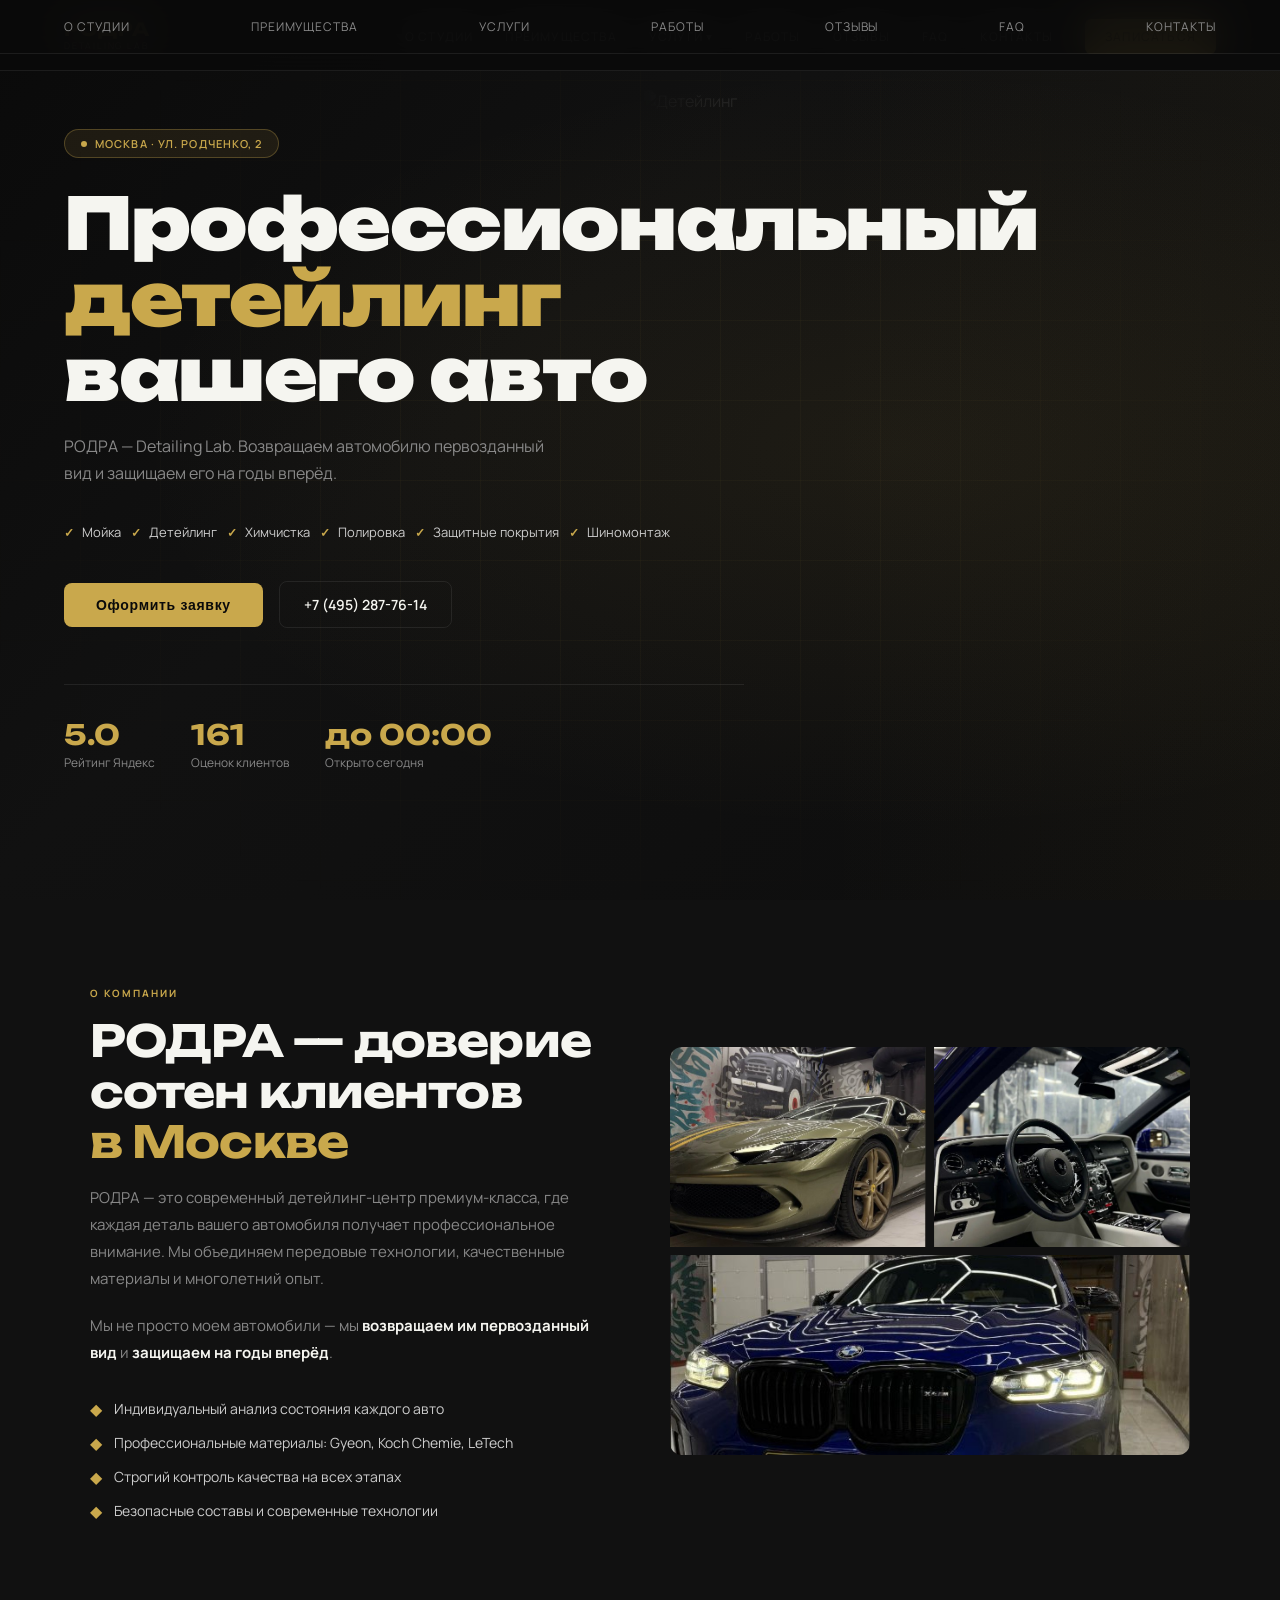
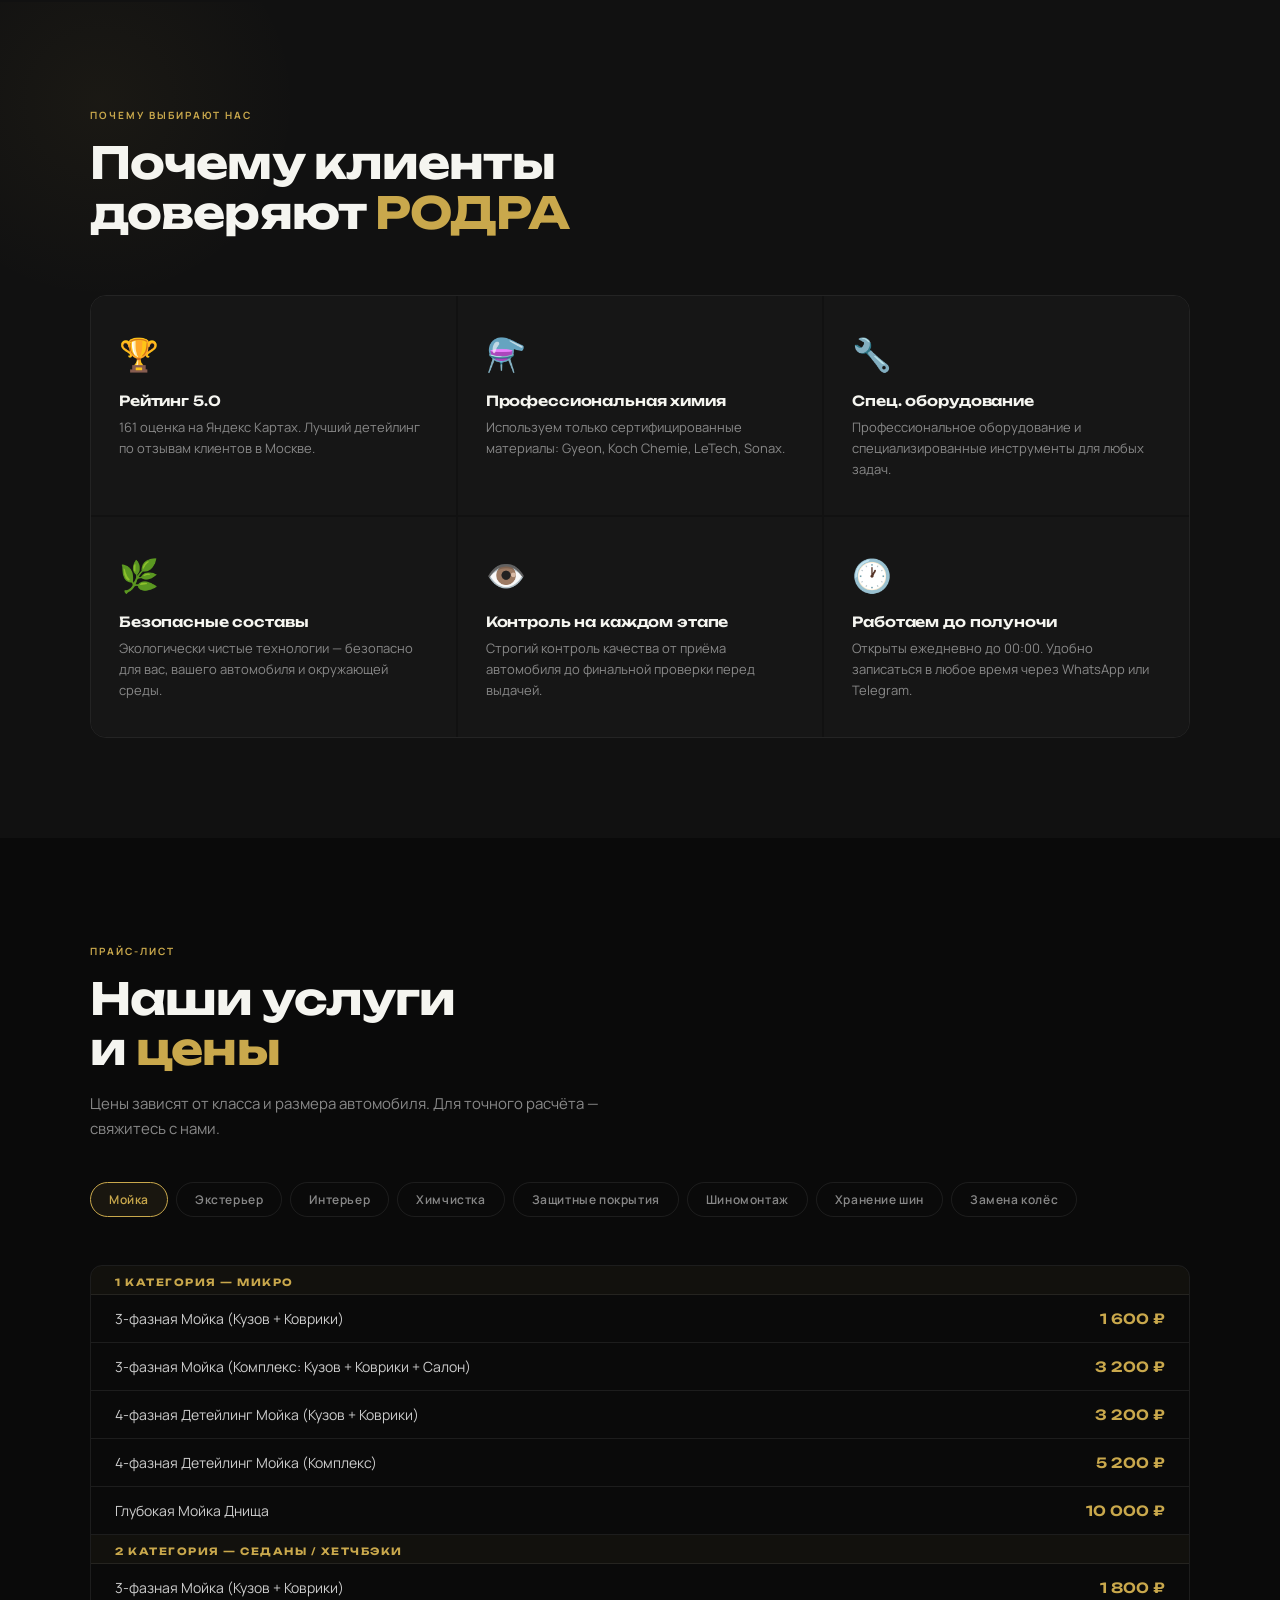
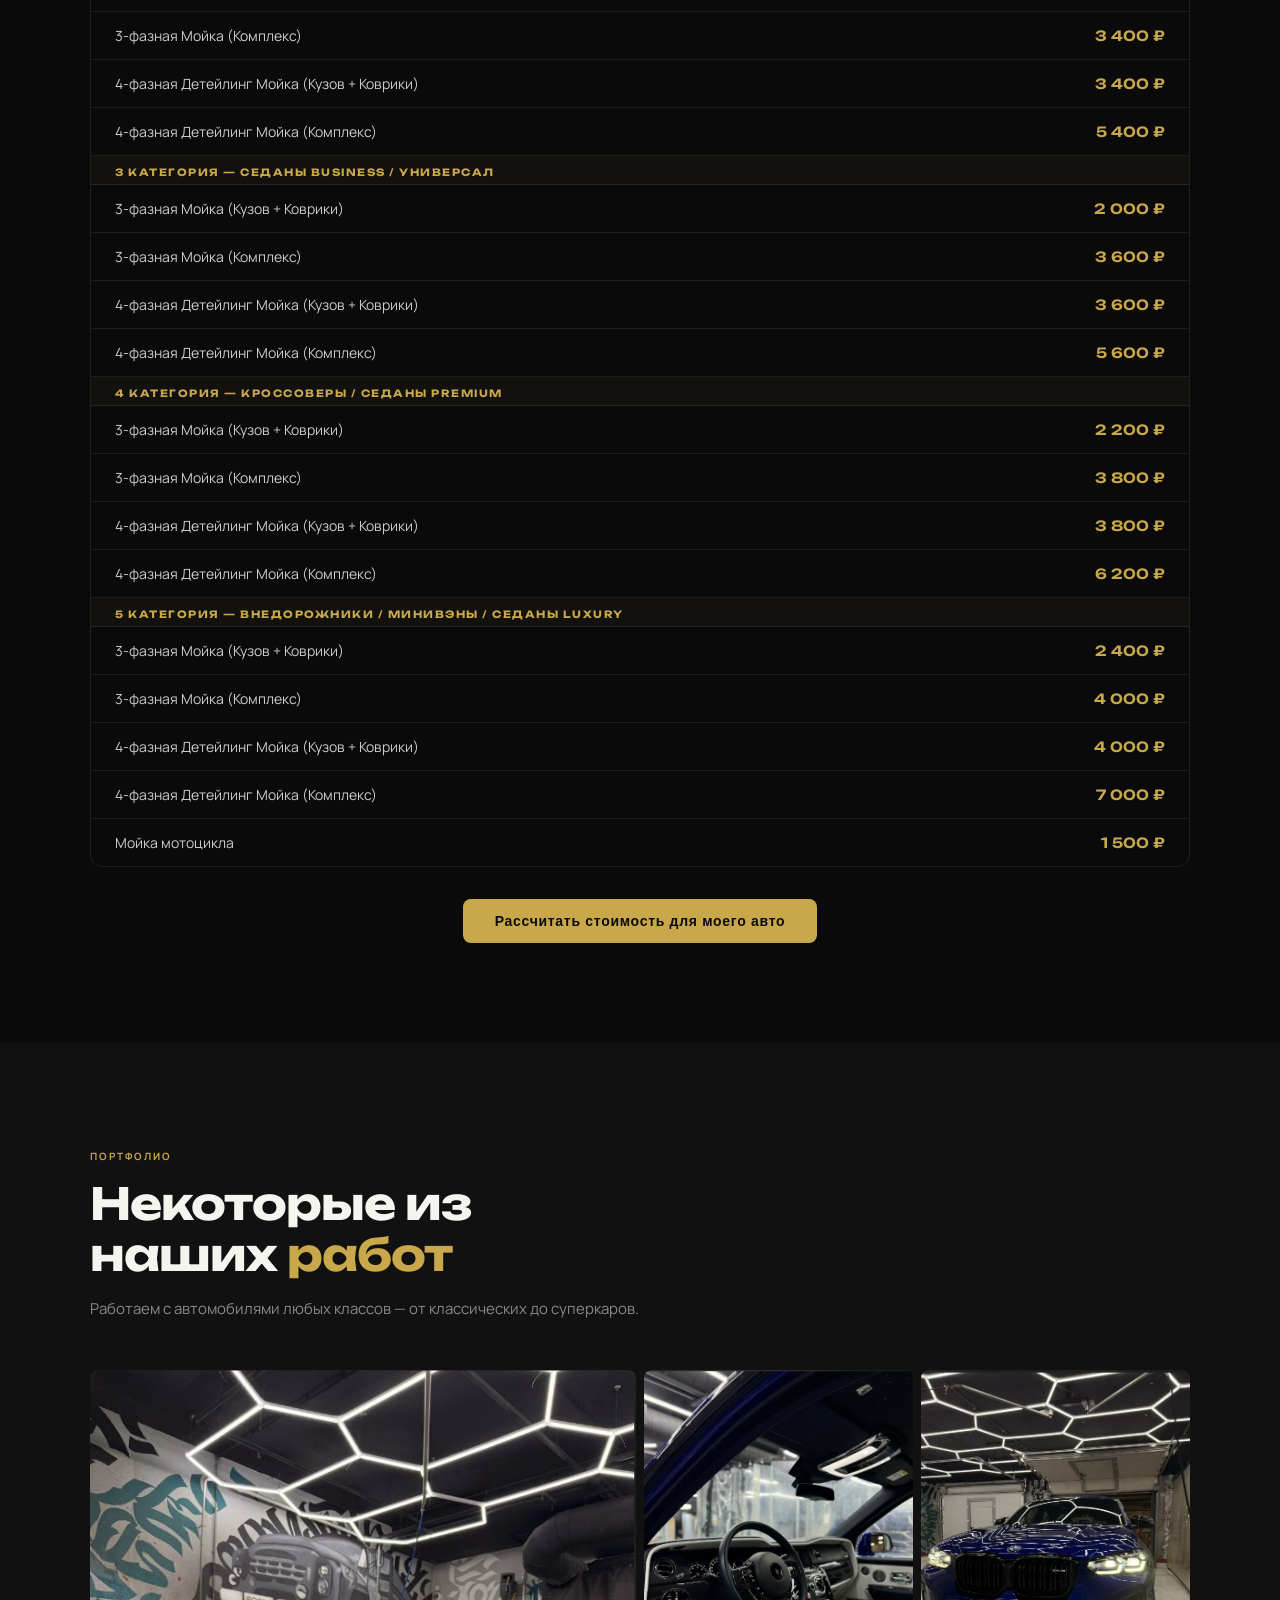
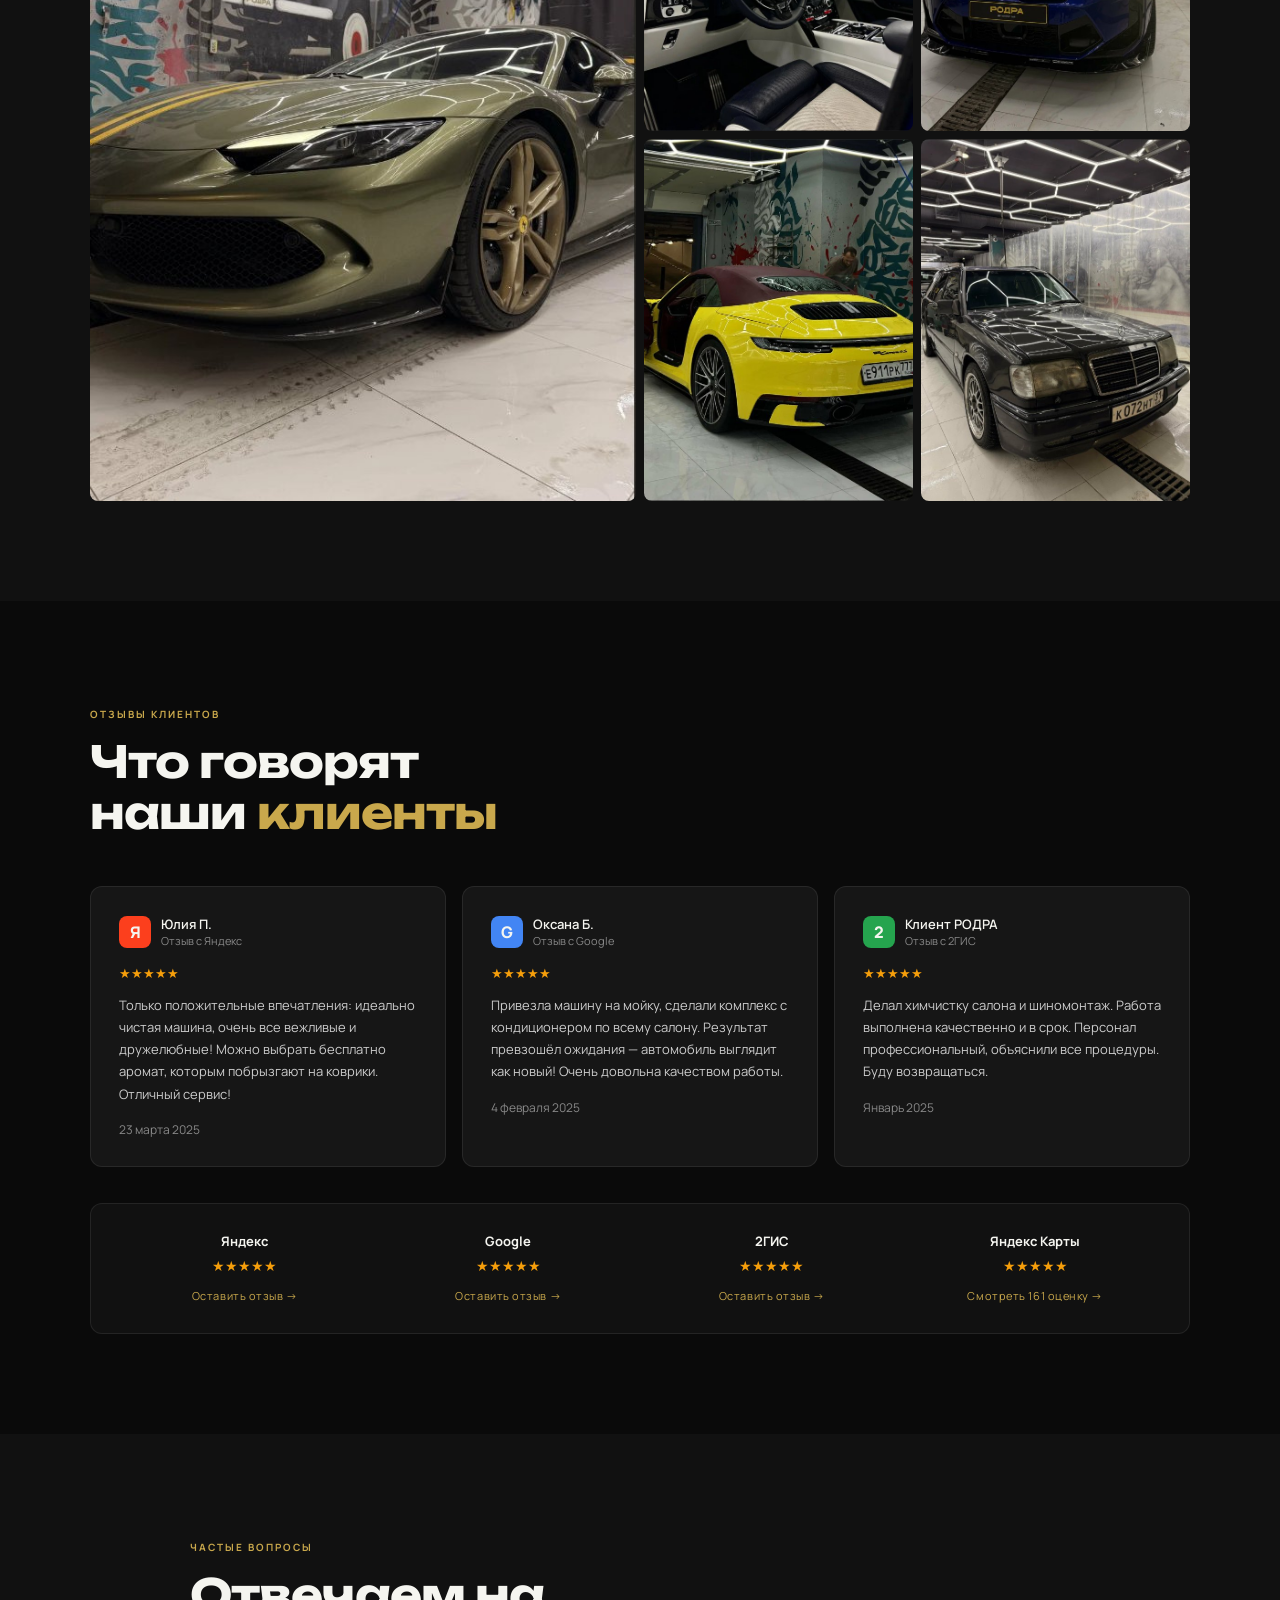
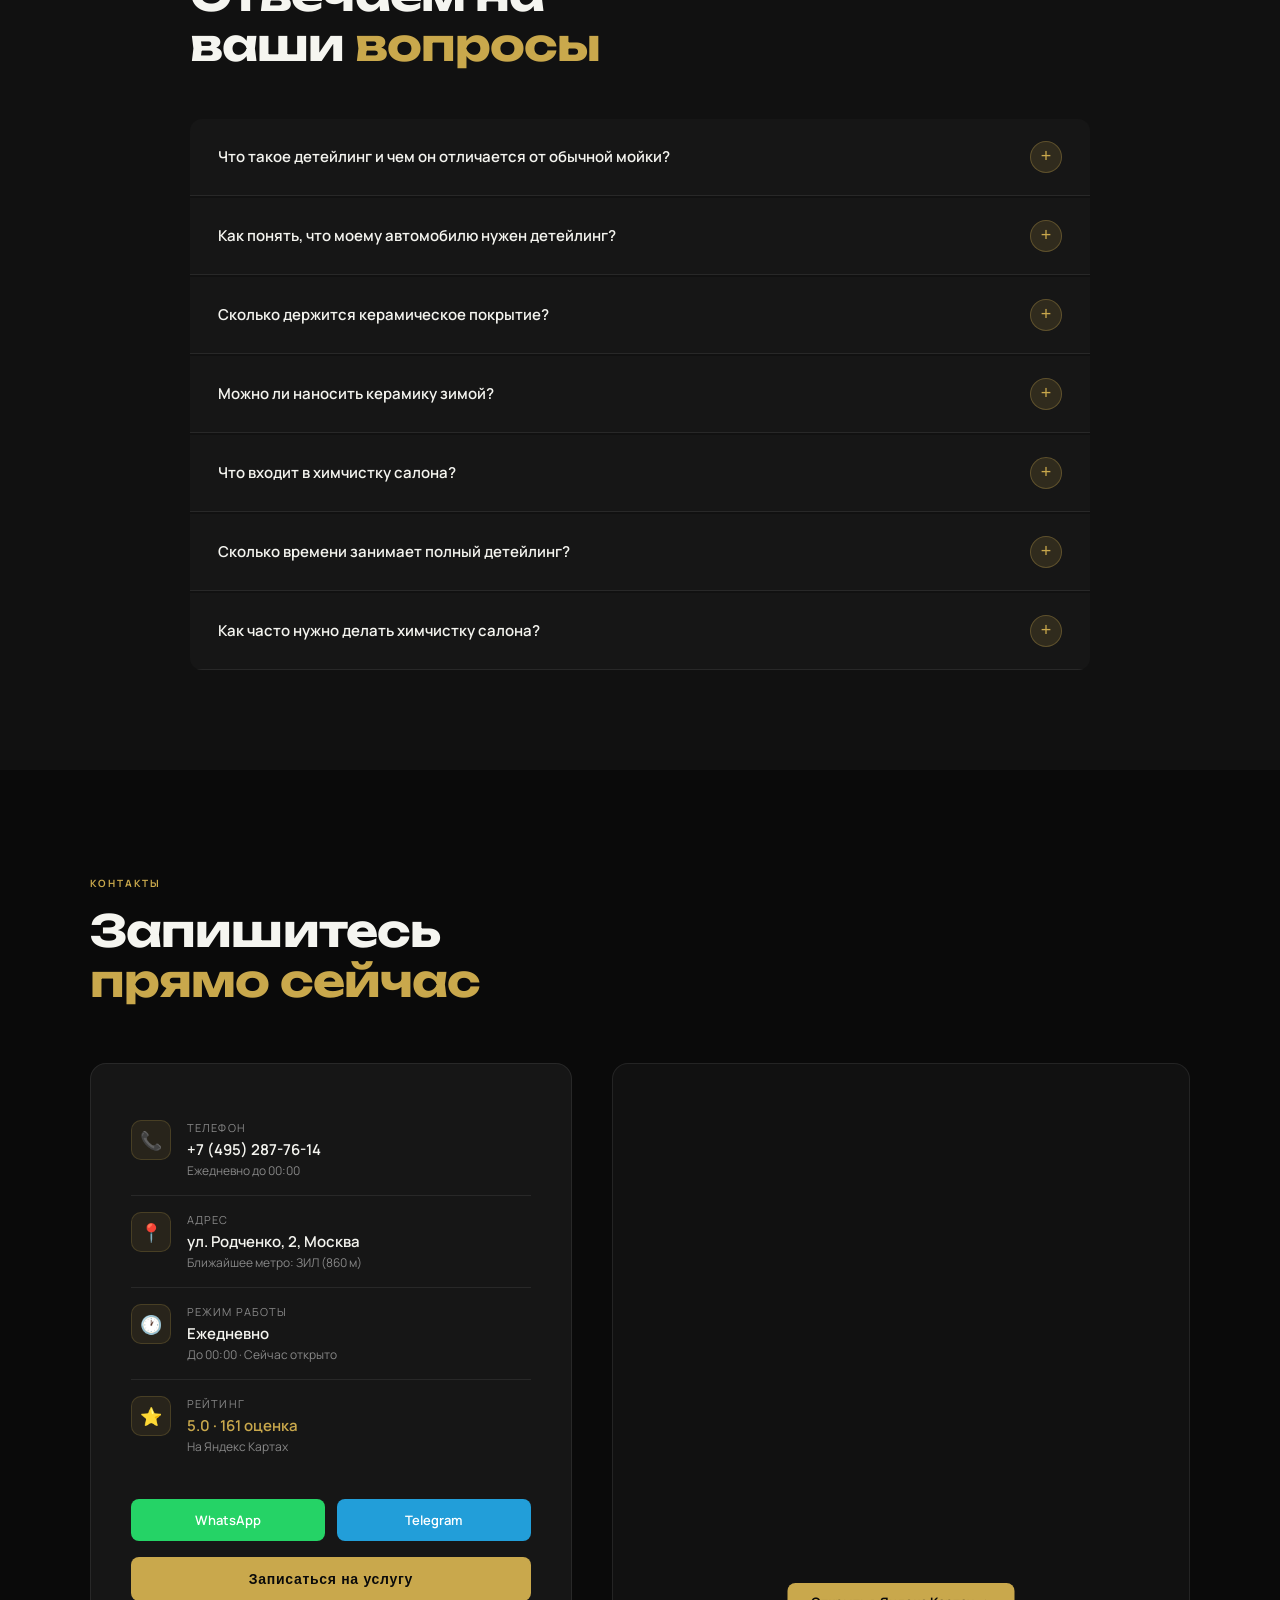
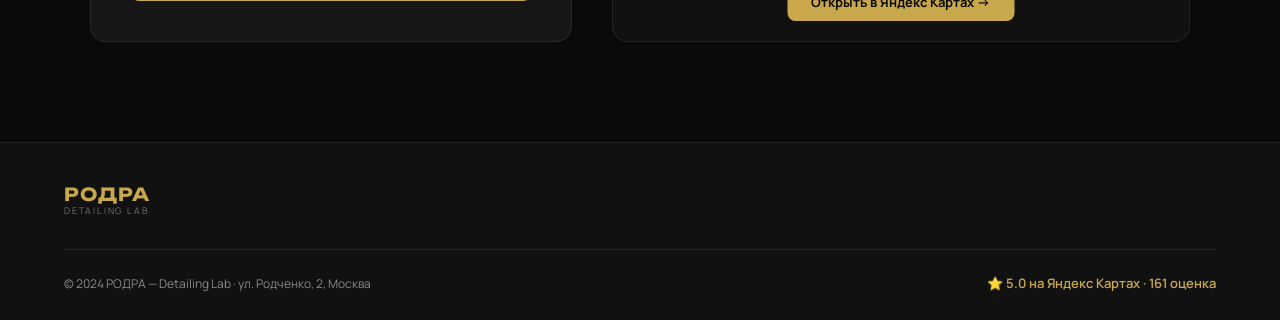
==== index.html @ 86151dac "Rename index (1).html to index.html" ====
<!DOCTYPE html>
<html lang="ru">
<head>
<meta charset="UTF-8">
<meta name="viewport" content="width=device-width, initial-scale=1.0">
<title>РОДРА — Detailing Lab</title>
<link rel="preconnect" href="https://fonts.googleapis.com">
<link href="https://fonts.googleapis.com/css2?family=Unbounded:wght@300;400;600;700;900&family=Manrope:wght@300;400;500;600&display=swap" rel="stylesheet">
<style>
:root {
  --black: #0a0a0a;
  --dark: #111111;
  --card: #161616;
  --border: rgba(255,255,255,0.08);
  --gold: #c9a84c;
  --gold-light: #e8c96a;
  --white: #f5f5f0;
  --gray: #888;
  --light-gray: #ccc;
  --accent: #c9a84c;
}

* { margin: 0; padding: 0; box-sizing: border-box; }

html { scroll-behavior: smooth; }

body {
  background: var(--black);
  color: var(--white);
  font-family: 'Manrope', sans-serif;
  overflow-x: hidden;
}

/* ── SCROLLBAR ── */
::-webkit-scrollbar { width: 4px; }
::-webkit-scrollbar-track { background: var(--black); }
::-webkit-scrollbar-thumb { background: var(--gold); border-radius: 2px; }

/* ── NAV ── */
nav {
  position: fixed;
  top: 0; left: 0; right: 0;
  z-index: 1000;
  display: flex;
  align-items: center;
  justify-content: space-between;
  padding: 18px 5%;
  background: rgba(10,10,10,0.92);
  backdrop-filter: blur(20px);
  border-bottom: 1px solid var(--border);
  transition: padding 0.3s;
}

.nav-logo {
  display: flex;
  align-items: center;
  gap: 10px;
  text-decoration: none;
}
.nav-logo-text {
  font-family: 'Unbounded', sans-serif;
  font-size: 18px;
  font-weight: 700;
  color: var(--gold);
  letter-spacing: 0.05em;
}
.nav-logo-sub {
  font-size: 9px;
  font-weight: 300;
  color: var(--gray);
  letter-spacing: 0.2em;
  text-transform: uppercase;
  display: block;
  margin-top: -2px;
}

.nav-links {
  display: flex;
  align-items: center;
  gap: 32px;
  list-style: none;
}
.nav-links a {
  color: var(--light-gray);
  text-decoration: none;
  font-size: 12px;
  font-weight: 500;
  letter-spacing: 0.1em;
  text-transform: uppercase;
  transition: color 0.2s;
  position: relative;
}
.nav-links a::after {
  content: '';
  position: absolute;
  bottom: -4px; left: 0; right: 0;
  height: 1px;
  background: var(--gold);
  transform: scaleX(0);
  transition: transform 0.3s;
}
.nav-links a:hover { color: var(--gold); }
.nav-links a:hover::after { transform: scaleX(1); }

.nav-services-item { position: relative; }
.nav-services-item:hover .services-mega { display: flex; }

.services-mega {
  display: none;
  position: absolute;
  top: calc(100% + 16px);
  left: 50%;
  transform: translateX(-50%);
  background: var(--dark);
  border: 1px solid var(--border);
  border-radius: 12px;
  padding: 20px;
  min-width: 520px;
  gap: 20px;
  z-index: 100;
  box-shadow: 0 20px 60px rgba(0,0,0,0.8);
}
.services-mega-col { flex: 1; }
.services-mega-col h4 {
  font-size: 10px;
  text-transform: uppercase;
  letter-spacing: 0.15em;
  color: var(--gold);
  margin-bottom: 12px;
  font-family: 'Unbounded', sans-serif;
}
.services-mega-col a {
  display: block;
  font-size: 12px;
  color: var(--light-gray);
  text-decoration: none;
  padding: 5px 0;
  letter-spacing: 0;
  text-transform: none;
  transition: color 0.2s, padding-left 0.2s;
}
.services-mega-col a::after { display: none; }
.services-mega-col a:hover { color: var(--gold); padding-left: 6px; }

.nav-cta {
  background: var(--gold);
  color: var(--black) !important;
  padding: 9px 20px;
  border-radius: 6px;
  font-weight: 700;
  letter-spacing: 0.05em;
  transition: background 0.2s !important;
}
.nav-cta::after { display: none !important; }
.nav-cta:hover { background: var(--gold-light) !important; color: var(--black) !important; }

.burger {
  display: none;
  flex-direction: column;
  gap: 5px;
  cursor: pointer;
  padding: 4px;
}
.burger span {
  display: block;
  width: 24px; height: 2px;
  background: var(--white);
  border-radius: 2px;
  transition: all 0.3s;
}

/* ── MOBILE MENU ── */
.mobile-menu {
  display: none;
  position: fixed;
  top: 0; left: 0; right: 0; bottom: 0;
  background: var(--black);
  z-index: 999;
  flex-direction: column;
  padding: 100px 5% 40px;
  overflow-y: auto;
}
.mobile-menu.open { display: flex; }
.mobile-menu a {
  color: var(--white);
  text-decoration: none;
  font-family: 'Unbounded', sans-serif;
  font-size: 20px;
  font-weight: 600;
  padding: 16px 0;
  border-bottom: 1px solid var(--border);
  transition: color 0.2s;
}
.mobile-menu a:hover { color: var(--gold); }
.mobile-menu-cta {
  margin-top: 32px;
  background: var(--gold);
  color: var(--black) !important;
  text-align: center;
  padding: 16px !important;
  border-radius: 8px;
  border: none !important;
  font-size: 16px !important;
}
.mobile-menu-close {
  position: absolute;
  top: 24px; right: 5%;
  background: none;
  border: none;
  color: var(--white);
  font-size: 28px;
  cursor: pointer;
}

/* ── HERO ── */
.hero {
  min-height: 100vh;
  display: flex;
  align-items: center;
  position: relative;
  overflow: hidden;
  padding: 0 5%;
}

.hero-bg {
  position: absolute;
  inset: 0;
  background: linear-gradient(135deg, #0a0a0a 0%, #111 40%, #0d0d0d 100%);
}
.hero-bg::before {
  content: '';
  position: absolute;
  inset: 0;
  background: radial-gradient(ellipse at 70% 50%, rgba(201,168,76,0.08) 0%, transparent 60%);
}
.hero-bg::after {
  content: '';
  position: absolute;
  top: 0; right: 0;
  width: 60%;
  height: 100%;
  background: linear-gradient(to left, rgba(201,168,76,0.04) 0%, transparent 60%);
}

.hero-grid-lines {
  position: absolute;
  inset: 0;
  background-image:
    linear-gradient(rgba(201,168,76,0.04) 1px, transparent 1px),
    linear-gradient(90deg, rgba(201,168,76,0.04) 1px, transparent 1px);
  background-size: 80px 80px;
  mask-image: radial-gradient(ellipse at center, black 30%, transparent 80%);
}

.hero-content {
  position: relative;
  z-index: 2;
  max-width: 680px;
  animation: fadeUp 0.9s ease both;
}

.hero-badge {
  display: inline-flex;
  align-items: center;
  gap: 8px;
  background: rgba(201,168,76,0.1);
  border: 1px solid rgba(201,168,76,0.3);
  border-radius: 100px;
  padding: 6px 16px;
  margin-bottom: 28px;
}
.hero-badge-dot {
  width: 6px; height: 6px;
  border-radius: 50%;
  background: var(--gold);
  animation: pulse 2s infinite;
}
.hero-badge span {
  font-size: 11px;
  letter-spacing: 0.1em;
  text-transform: uppercase;
  color: var(--gold);
  font-weight: 600;
}

.hero-title {
  font-family: 'Unbounded', sans-serif;
  font-size: clamp(36px, 6vw, 72px);
  font-weight: 900;
  line-height: 1.05;
  margin-bottom: 20px;
  letter-spacing: -0.02em;
}
.hero-title .line2 { color: var(--gold); }

.hero-desc {
  font-size: 16px;
  line-height: 1.7;
  color: var(--gray);
  margin-bottom: 36px;
  max-width: 500px;
}

.hero-checks {
  display: flex;
  flex-wrap: wrap;
  gap: 10px;
  margin-bottom: 40px;
}
.hero-check {
  display: flex;
  align-items: center;
  gap: 8px;
  font-size: 13px;
  color: var(--light-gray);
}
.hero-check::before {
  content: '✓';
  color: var(--gold);
  font-weight: 700;
  font-size: 12px;
}

.hero-actions {
  display: flex;
  align-items: center;
  gap: 16px;
  flex-wrap: wrap;
}

.btn-primary {
  display: inline-flex;
  align-items: center;
  gap: 8px;
  background: var(--gold);
  color: var(--black);
  padding: 14px 32px;
  border-radius: 8px;
  font-weight: 700;
  font-size: 14px;
  text-decoration: none;
  letter-spacing: 0.05em;
  transition: all 0.2s;
  cursor: pointer;
  border: none;
}
.btn-primary:hover { background: var(--gold-light); transform: translateY(-2px); box-shadow: 0 8px 24px rgba(201,168,76,0.3); }

.btn-secondary {
  display: inline-flex;
  align-items: center;
  gap: 8px;
  background: transparent;
  color: var(--white);
  padding: 13px 24px;
  border-radius: 8px;
  font-weight: 600;
  font-size: 14px;
  text-decoration: none;
  border: 1px solid var(--border);
  transition: all 0.2s;
}
.btn-secondary:hover { border-color: var(--gold); color: var(--gold); }

.hero-stats {
  display: flex;
  gap: 36px;
  margin-top: 56px;
  padding-top: 32px;
  border-top: 1px solid var(--border);
}
.hero-stat-num {
  font-family: 'Unbounded', sans-serif;
  font-size: 28px;
  font-weight: 700;
  color: var(--gold);
}
.hero-stat-label {
  font-size: 12px;
  color: var(--gray);
  margin-top: 2px;
}

.hero-image {
  position: absolute;
  right: 0;
  top: 50%;
  transform: translateY(-50%);
  width: 50%;
  height: 80%;
  object-fit: cover;
  object-position: center;
  mask-image: linear-gradient(to left, rgba(0,0,0,0.8) 0%, rgba(0,0,0,0.4) 60%, transparent 100%);
  opacity: 0.6;
  animation: fadeIn 1.2s ease both 0.3s;
}

/* ── SECTION COMMON ── */
section { padding: 100px 5%; }

.section-label {
  display: inline-block;
  font-size: 10px;
  font-weight: 700;
  letter-spacing: 0.2em;
  text-transform: uppercase;
  color: var(--gold);
  margin-bottom: 16px;
}
.section-title {
  font-family: 'Unbounded', sans-serif;
  font-size: clamp(26px, 4vw, 44px);
  font-weight: 700;
  line-height: 1.15;
  margin-bottom: 16px;
  letter-spacing: -0.02em;
}
.section-desc {
  font-size: 15px;
  color: var(--gray);
  line-height: 1.7;
  max-width: 560px;
}

/* ── WHY US ── */
.why {
  background: var(--dark);
  position: relative;
  overflow: hidden;
}
.why::before {
  content: '';
  position: absolute;
  top: -100px; left: -100px;
  width: 400px; height: 400px;
  border-radius: 50%;
  background: radial-gradient(circle, rgba(201,168,76,0.05) 0%, transparent 70%);
}

.why-grid {
  display: grid;
  grid-template-columns: repeat(3, 1fr);
  gap: 2px;
  margin-top: 56px;
  border: 1px solid var(--border);
  border-radius: 16px;
  overflow: hidden;
}
.why-card {
  background: var(--card);
  padding: 36px 28px;
  transition: background 0.3s;
  position: relative;
}
.why-card:hover { background: #1c1c1c; }
.why-card::after {
  content: '';
  position: absolute;
  bottom: 0; left: 28px; right: 28px;
  height: 2px;
  background: var(--gold);
  transform: scaleX(0);
  transition: transform 0.3s;
}
.why-card:hover::after { transform: scaleX(1); }
.why-icon {
  font-size: 32px;
  margin-bottom: 16px;
}
.why-card h3 {
  font-family: 'Unbounded', sans-serif;
  font-size: 14px;
  font-weight: 600;
  margin-bottom: 8px;
  letter-spacing: -0.01em;
}
.why-card p {
  font-size: 13px;
  color: var(--gray);
  line-height: 1.6;
}

/* ── SERVICES ── */
.services { background: var(--black); }

.services-tabs {
  display: flex;
  gap: 8px;
  flex-wrap: wrap;
  margin: 40px 0 48px;
}
.services-tab {
  padding: 8px 18px;
  border-radius: 100px;
  border: 1px solid var(--border);
  background: transparent;
  color: var(--gray);
  font-size: 12px;
  font-weight: 600;
  letter-spacing: 0.05em;
  cursor: pointer;
  transition: all 0.2s;
  font-family: 'Manrope', sans-serif;
}
.services-tab.active,
.services-tab:hover {
  border-color: var(--gold);
  color: var(--gold);
  background: rgba(201,168,76,0.08);
}

.services-panel { display: none; }
.services-panel.active { display: block; }

.price-table {
  border: 1px solid var(--border);
  border-radius: 12px;
  overflow: hidden;
}
.price-row {
  display: flex;
  align-items: center;
  justify-content: space-between;
  padding: 14px 24px;
  border-bottom: 1px solid var(--border);
  transition: background 0.2s;
}
.price-row:last-child { border-bottom: none; }
.price-row:hover { background: rgba(201,168,76,0.04); }
.price-name {
  font-size: 14px;
  color: var(--light-gray);
  flex: 1;
}
.price-note {
  font-size: 11px;
  color: var(--gray);
  margin-top: 2px;
}
.price-amount {
  font-family: 'Unbounded', sans-serif;
  font-size: 14px;
  font-weight: 600;
  color: var(--gold);
  white-space: nowrap;
  margin-left: 20px;
}

.price-subcategory {
  padding: 10px 24px 6px;
  background: rgba(201,168,76,0.04);
  border-bottom: 1px solid var(--border);
}
.price-subcategory h4 {
  font-family: 'Unbounded', sans-serif;
  font-size: 10px;
  font-weight: 700;
  letter-spacing: 0.15em;
  text-transform: uppercase;
  color: var(--gold);
}

/* ── WORKS / GALLERY ── */
.works { background: var(--dark); }

.gallery-grid {
  display: grid;
  grid-template-columns: repeat(4, 1fr);
  grid-template-rows: auto;
  gap: 8px;
  margin-top: 48px;
}
.gallery-item {
  overflow: hidden;
  border-radius: 8px;
  position: relative;
  cursor: pointer;
}
.gallery-item:first-child { grid-column: span 2; grid-row: span 2; }
.gallery-item img {
  width: 100%;
  height: 100%;
  min-height: 200px;
  object-fit: cover;
  transition: transform 0.5s;
  display: block;
}
.gallery-item:hover img { transform: scale(1.05); }
.gallery-overlay {
  position: absolute;
  inset: 0;
  background: linear-gradient(to top, rgba(0,0,0,0.7), transparent);
  opacity: 0;
  transition: opacity 0.3s;
  display: flex;
  align-items: flex-end;
  padding: 16px;
}
.gallery-item:hover .gallery-overlay { opacity: 1; }
.gallery-overlay span {
  font-size: 13px;
  color: var(--gold);
  font-weight: 600;
}

/* ── REVIEWS ── */
.reviews { background: var(--black); }

.reviews-grid {
  display: grid;
  grid-template-columns: repeat(3, 1fr);
  gap: 16px;
  margin-top: 48px;
}
.review-card {
  background: var(--card);
  border: 1px solid var(--border);
  border-radius: 12px;
  padding: 28px;
  transition: border-color 0.3s;
}
.review-card:hover { border-color: rgba(201,168,76,0.3); }
.review-source {
  display: flex;
  align-items: center;
  gap: 10px;
  margin-bottom: 16px;
}
.review-source-icon {
  width: 32px; height: 32px;
  border-radius: 8px;
  display: flex;
  align-items: center;
  justify-content: center;
  font-size: 16px;
  font-weight: 800;
}
.review-source-yandex { background: #FC3F1D; }
.review-source-google { background: #4285f4; }
.review-source-2gis { background: #25A44E; }
.review-source-info { }
.review-source-name {
  font-size: 13px;
  font-weight: 600;
  color: var(--white);
}
.review-source-platform {
  font-size: 11px;
  color: var(--gray);
}
.review-stars { color: #f59e0b; font-size: 13px; margin-bottom: 12px; }
.review-text {
  font-size: 13px;
  color: var(--light-gray);
  line-height: 1.7;
}
.review-author { margin-top: 16px; font-size: 12px; color: var(--gray); }

.ratings-bar {
  display: grid;
  grid-template-columns: repeat(4, 1fr);
  gap: 12px;
  margin-top: 36px;
  padding: 28px;
  background: var(--dark);
  border-radius: 12px;
  border: 1px solid var(--border);
}
.rating-platform {
  text-align: center;
}
.rating-platform-name {
  font-size: 13px;
  font-weight: 700;
  color: var(--white);
  margin-bottom: 6px;
}
.rating-stars { color: #f59e0b; font-size: 14px; margin-bottom: 8px; }
.rating-cta {
  font-size: 11px;
  color: var(--gold);
  text-decoration: none;
  letter-spacing: 0.05em;
}

/* ── FAQ ── */
.faq { background: var(--dark); }

.faq-list {
  margin-top: 48px;
  display: flex;
  flex-direction: column;
  gap: 2px;
  border-radius: 12px;
  overflow: hidden;
}
.faq-item {
  background: var(--card);
  border-bottom: 1px solid var(--border);
}
.faq-question {
  width: 100%;
  background: none;
  border: none;
  display: flex;
  align-items: center;
  justify-content: space-between;
  padding: 22px 28px;
  cursor: pointer;
  text-align: left;
  gap: 20px;
}
.faq-question-text {
  font-size: 15px;
  font-weight: 600;
  color: var(--white);
  font-family: 'Manrope', sans-serif;
}
.faq-icon {
  width: 32px; height: 32px;
  min-width: 32px;
  border-radius: 50%;
  background: rgba(201,168,76,0.15);
  border: 1px solid rgba(201,168,76,0.3);
  display: flex;
  align-items: center;
  justify-content: center;
  color: var(--gold);
  font-size: 18px;
  transition: transform 0.3s;
}
.faq-item.open .faq-icon { transform: rotate(45deg); }
.faq-answer {
  display: none;
  padding: 0 28px 22px;
  font-size: 14px;
  color: var(--gray);
  line-height: 1.7;
}
.faq-item.open .faq-answer { display: block; }

/* ── CONTACTS ── */
.contacts { background: var(--black); }

.contacts-layout {
  display: grid;
  grid-template-columns: 1fr 1.2fr;
  gap: 40px;
  margin-top: 56px;
}
.contact-card {
  background: var(--card);
  border: 1px solid var(--border);
  border-radius: 16px;
  padding: 40px;
}
.contact-item {
  display: flex;
  align-items: flex-start;
  gap: 16px;
  padding: 16px 0;
  border-bottom: 1px solid var(--border);
}
.contact-item:last-of-type { border-bottom: none; }
.contact-icon {
  width: 40px; height: 40px;
  border-radius: 10px;
  background: rgba(201,168,76,0.1);
  border: 1px solid rgba(201,168,76,0.2);
  display: flex;
  align-items: center;
  justify-content: center;
  font-size: 18px;
  flex-shrink: 0;
}
.contact-label { font-size: 11px; color: var(--gray); text-transform: uppercase; letter-spacing: 0.1em; margin-bottom: 4px; }
.contact-value { font-size: 15px; font-weight: 600; color: var(--white); }
.contact-value a { color: var(--white); text-decoration: none; transition: color 0.2s; }
.contact-value a:hover { color: var(--gold); }

.contact-messengers {
  display: flex;
  gap: 12px;
  margin-top: 28px;
}
.messenger-btn {
  flex: 1;
  display: flex;
  align-items: center;
  justify-content: center;
  gap: 8px;
  padding: 12px;
  border-radius: 8px;
  font-weight: 600;
  font-size: 13px;
  text-decoration: none;
  transition: opacity 0.2s;
}
.messenger-btn:hover { opacity: 0.85; }
.messenger-wa { background: #25D366; color: #fff; }
.messenger-tg { background: #229ED9; color: #fff; }

.map-placeholder {
  background: var(--dark);
  border: 1px solid var(--border);
  border-radius: 16px;
  overflow: hidden;
  min-height: 400px;
  position: relative;
  display: flex;
  align-items: center;
  justify-content: center;
}
.map-placeholder iframe {
  width: 100%;
  height: 100%;
  position: absolute;
  inset: 0;
  border: none;
  filter: grayscale(0.5) invert(0.85) hue-rotate(180deg) brightness(0.7);
}
.map-open-btn {
  position: absolute;
  bottom: 20px;
  left: 50%;
  transform: translateX(-50%);
  background: var(--gold);
  color: var(--black);
  padding: 10px 24px;
  border-radius: 8px;
  font-weight: 700;
  font-size: 13px;
  text-decoration: none;
  z-index: 2;
  white-space: nowrap;
}

/* ── FOOTER ── */
footer {
  background: var(--dark);
  border-top: 1px solid var(--border);
  padding: 40px 5% 28px;
}
.footer-top {
  display: flex;
  align-items: center;
  justify-content: space-between;
  margin-bottom: 32px;
  flex-wrap: wrap;
  gap: 20px;
}
.footer-nav {
  display: flex;
  gap: 24px;
  flex-wrap: wrap;
}
.footer-nav a {
  color: var(--gray);
  text-decoration: none;
  font-size: 12px;
  letter-spacing: 0.08em;
  text-transform: uppercase;
  transition: color 0.2s;
}
.footer-nav a:hover { color: var(--gold); }
.footer-bottom {
  display: flex;
  align-items: center;
  justify-content: space-between;
  flex-wrap: wrap;
  gap: 12px;
  padding-top: 24px;
  border-top: 1px solid var(--border);
}
.footer-copy { font-size: 12px; color: var(--gray); }
.footer-rating {
  display: flex;
  align-items: center;
  gap: 8px;
  font-size: 13px;
  color: var(--gold);
  font-weight: 600;
}

/* ── MODAL ── */
.modal-overlay {
  position: fixed;
  inset: 0;
  background: rgba(0,0,0,0.85);
  z-index: 2000;
  display: none;
  align-items: center;
  justify-content: center;
  padding: 20px;
}
.modal-overlay.open { display: flex; }
.modal {
  background: var(--dark);
  border: 1px solid var(--border);
  border-radius: 16px;
  padding: 40px;
  max-width: 480px;
  width: 100%;
  position: relative;
  animation: fadeUp 0.3s ease;
}
.modal-close {
  position: absolute;
  top: 16px; right: 20px;
  background: none;
  border: none;
  color: var(--gray);
  font-size: 24px;
  cursor: pointer;
}
.modal h3 {
  font-family: 'Unbounded', sans-serif;
  font-size: 22px;
  margin-bottom: 8px;
}
.modal p {
  color: var(--gray);
  font-size: 14px;
  margin-bottom: 28px;
}
.form-group { margin-bottom: 16px; }
.form-group label { display: block; font-size: 12px; color: var(--gray); text-transform: uppercase; letter-spacing: 0.1em; margin-bottom: 8px; }
.form-group input, .form-group textarea, .form-group select {
  width: 100%;
  background: var(--card);
  border: 1px solid var(--border);
  border-radius: 8px;
  padding: 12px 16px;
  color: var(--white);
  font-size: 14px;
  font-family: 'Manrope', sans-serif;
  transition: border-color 0.2s;
  outline: none;
}
.form-group input:focus, .form-group textarea:focus, .form-group select:focus {
  border-color: var(--gold);
}
.form-group textarea { min-height: 90px; resize: vertical; }
.form-group select option { background: var(--dark); }

/* ── SCROLL TO TOP ── */
.scroll-top {
  position: fixed;
  bottom: 28px;
  left: 28px;
  width: 44px; height: 44px;
  background: var(--gold);
  color: var(--black);
  border: none;
  border-radius: 50%;
  font-size: 20px;
  cursor: pointer;
  display: none;
  align-items: center;
  justify-content: center;
  z-index: 500;
  transition: background 0.2s, transform 0.2s;
}
.scroll-top:hover { background: var(--gold-light); transform: translateY(-3px); }
.scroll-top.visible { display: flex; }

/* ── ANIMATIONS ── */
@keyframes fadeUp {
  from { opacity: 0; transform: translateY(30px); }
  to { opacity: 1; transform: translateY(0); }
}
@keyframes fadeIn {
  from { opacity: 0; }
  to { opacity: 0.6; }
}
@keyframes pulse {
  0%, 100% { opacity: 1; transform: scale(1); }
  50% { opacity: 0.6; transform: scale(0.8); }
}

.animate-on-scroll {
  opacity: 0;
  transform: translateY(30px);
  transition: opacity 0.7s ease, transform 0.7s ease;
}
.animate-on-scroll.visible {
  opacity: 1;
  transform: translateY(0);
}

/* ── RESPONSIVE ── */
@media (max-width: 1024px) {
  .why-grid { grid-template-columns: repeat(2, 1fr); }
  .reviews-grid { grid-template-columns: repeat(2, 1fr); }
  .gallery-grid { grid-template-columns: repeat(2, 1fr); }
  .gallery-item:first-child { grid-column: span 2; grid-row: span 1; }
  .hero-image { opacity: 0.3; }
}

@media (max-width: 768px) {
  nav { padding: 14px 5%; }
  .nav-links { display: none; }
  .burger { display: flex; }

  .hero { padding-top: 90px; min-height: auto; padding-bottom: 60px; }
  .hero-stats { gap: 20px; flex-wrap: wrap; }
  .hero-image { display: none; }

  section { padding: 64px 5%; }

  .why-grid { grid-template-columns: 1fr; }
  .reviews-grid { grid-template-columns: 1fr; }
  .gallery-grid { grid-template-columns: repeat(2, 1fr); }
  .gallery-item:first-child { grid-column: span 2; }

  .contacts-layout { grid-template-columns: 1fr; }

  .ratings-bar { grid-template-columns: repeat(2, 1fr); }

  .footer-top { flex-direction: column; }
  .footer-bottom { flex-direction: column; text-align: center; }

  .modal { padding: 28px 24px; }
  .services-tabs { gap: 6px; }
  .services-tab { font-size: 11px; padding: 7px 14px; }

  .price-row { flex-direction: column; align-items: flex-start; gap: 4px; }
  .price-amount { margin-left: 0; }
}

@media (max-width: 480px) {
  .hero-title { font-size: 30px; }
  .section-title { font-size: 24px; }
  .hero-actions { flex-direction: column; align-items: stretch; text-align: center; }
  .btn-primary, .btn-secondary { justify-content: center; }
  .gallery-grid { grid-template-columns: 1fr; }
  .gallery-item:first-child { grid-column: span 1; }
  .ratings-bar { grid-template-columns: repeat(2, 1fr); }
}
</style>
</head>
<body>

<!-- NAV -->
<nav id="navbar">
  <a href="#" class="nav-logo">
    <div>
      <span class="nav-logo-text">РОДРА</span>
      <span class="nav-logo-sub">Detailing Lab</span>
    </div>
  </a>
  <ul class="nav-links">
    <li><a href="#about">О студии</a></li>
    <li><a href="#why">Преимущества</a></li>
    <li class="nav-services-item">
      <a href="#services">Услуги ▾</a>
      <div class="services-mega">
        <div class="services-mega-col">
          <h4>Уход за кузовом</h4>
          <a href="#services">Мойка автомобиля</a>
          <a href="#services">Химчистка кузова</a>
          <a href="#services">Очистка от битума</a>
          <a href="#services">Полировка</a>
        </div>
        <div class="services-mega-col">
          <h4>Интерьер</h4>
          <a href="#services">Химчистка салона</a>
          <a href="#services">Детейлинг уборка</a>
          <a href="#services">Озонирование</a>
          <a href="#services">Кондиционер кожи</a>
        </div>
        <div class="services-mega-col">
          <h4>Защита & Шины</h4>
          <a href="#services">Керамическое покрытие</a>
          <a href="#services">Жидкое стекло</a>
          <a href="#services">Шиномонтаж</a>
          <a href="#services">Хранение шин</a>
        </div>
      </div>
    </li>
    <li><a href="#works">Работы</a></li>
    <li><a href="#reviews">Отзывы</a></li>
    <li><a href="#faq">FAQ</a></li>
    <li><a href="#contacts">Контакты</a></li>
    <li><a href="#" class="nav-cta" onclick="openModal()">Записаться</a></li>
  </ul>
  <div class="burger" onclick="toggleMenu()">
    <span></span><span></span><span></span>
  </div>
</nav>

<!-- MOBILE MENU -->
<div class="mobile-menu" id="mobileMenu">
  <button class="mobile-menu-close" onclick="toggleMenu()">✕</button>
  <a href="#about" onclick="toggleMenu()">О студии</a>
  <a href="#why" onclick="toggleMenu()">Преимущества</a>
  <a href="#services" onclick="toggleMenu()">Услуги</a>
  <a href="#works" onclick="toggleMenu()">Работы</a>
  <a href="#reviews" onclick="toggleMenu()">Отзывы</a>
  <a href="#faq" onclick="toggleMenu()">FAQ</a>
  <a href="#contacts" onclick="toggleMenu()">Контакты</a>
  <a href="#" class="mobile-menu-cta" onclick="toggleMenu(); openModal();">Записаться на услугу</a>
</div>

<!-- HERO -->
<section class="hero" id="home">
  <div class="hero-bg"></div>
  <div class="hero-grid-lines"></div>
  <img src="https://images.unsplash.com/photo-1619642751034-765dfdf7c58e?w=1200&q=80" alt="Детейлинг" class="hero-image">
  <div class="hero-content">
    <div class="hero-badge">
      <div class="hero-badge-dot"></div>
      <span>Москва · ул. Родченко, 2</span>
    </div>
    <h1 class="hero-title">
      Профессиональный<br>
      <span class="line2">детейлинг</span><br>
      вашего авто
    </h1>
    <p class="hero-desc">
      РОДРА — Detailing Lab. Возвращаем автомобилю первозданный вид и защищаем его на годы вперёд.
    </p>
    <div class="hero-checks">
      <span class="hero-check">Мойка</span>
      <span class="hero-check">Детейлинг</span>
      <span class="hero-check">Химчистка</span>
      <span class="hero-check">Полировка</span>
      <span class="hero-check">Защитные покрытия</span>
      <span class="hero-check">Шиномонтаж</span>
    </div>
    <div class="hero-actions">
      <button class="btn-primary" onclick="openModal()">Оформить заявку</button>
      <a href="tel:+74952877614" class="btn-secondary">+7 (495) 287-76-14</a>
    </div>
    <div class="hero-stats">
      <div>
        <div class="hero-stat-num">5.0</div>
        <div class="hero-stat-label">Рейтинг Яндекс</div>
      </div>
      <div>
        <div class="hero-stat-num">161</div>
        <div class="hero-stat-label">Оценок клиентов</div>
      </div>
      <div>
        <div class="hero-stat-num">до 00:00</div>
        <div class="hero-stat-label">Открыто сегодня</div>
      </div>
    </div>
  </div>
</section>

<!-- ABOUT -->
<section id="about" style="background: var(--dark); padding: 80px 5%;">
  <div class="animate-on-scroll" style="max-width: 1100px; margin: 0 auto; display: grid; grid-template-columns: 1fr 1fr; gap: 60px; align-items: center;">
    <div>
      <span class="section-label">О компании</span>
      <h2 class="section-title">РОДРА — доверие<br>сотен клиентов<br><span style="color:var(--gold)">в Москве</span></h2>
      <p style="font-size:15px;color:var(--gray);line-height:1.8;margin-bottom:20px;">
        РОДРА — это современный детейлинг-центр премиум-класса, где каждая деталь вашего автомобиля получает профессиональное внимание. Мы объединяем передовые технологии, качественные материалы и многолетний опыт.
      </p>
      <p style="font-size:15px;color:var(--gray);line-height:1.8;margin-bottom:32px;">
        Мы не просто моем автомобили — мы <strong style="color:var(--white)">возвращаем им первозданный вид</strong> и <strong style="color:var(--white)">защищаем на годы вперёд</strong>.
      </p>
      <div style="display:flex;flex-direction:column;gap:12px;">
        <div style="display:flex;align-items:center;gap:12px;font-size:14px;color:var(--light-gray);">
          <span style="color:var(--gold);font-size:16px;">◆</span>
          Индивидуальный анализ состояния каждого авто
        </div>
        <div style="display:flex;align-items:center;gap:12px;font-size:14px;color:var(--light-gray);">
          <span style="color:var(--gold);font-size:16px;">◆</span>
          Профессиональные материалы: Gyeon, Koch Chemie, LeTech
        </div>
        <div style="display:flex;align-items:center;gap:12px;font-size:14px;color:var(--light-gray);">
          <span style="color:var(--gold);font-size:16px;">◆</span>
          Строгий контроль качества на всех этапах
        </div>
        <div style="display:flex;align-items:center;gap:12px;font-size:14px;color:var(--light-gray);">
          <span style="color:var(--gold);font-size:16px;">◆</span>
          Безопасные составы и современные технологии
        </div>
      </div>
    </div>
    <div style="display:grid;grid-template-columns:1fr 1fr;gap:8px;border-radius:12px;overflow:hidden;">
      <img src="[data-uri]" alt="Студия" style="width:100%;height:200px;object-fit:cover;">
      <img src="[data-uri]" alt="Студия" style="width:100%;height:200px;object-fit:cover;">
      <img src="[data-uri]" alt="Студия" style="width:100%;height:200px;object-fit:cover;grid-column:span 2;">
    </div>
  </div>
</section>

<!-- WHY US -->
<section class="why" id="why">
  <div style="max-width:1100px;margin:0 auto;">
    <span class="section-label animate-on-scroll">Почему выбирают нас</span>
    <h2 class="section-title animate-on-scroll">Почему клиенты<br>доверяют <span style="color:var(--gold)">РОДРА</span></h2>
    <div class="why-grid animate-on-scroll">
      <div class="why-card">
        <div class="why-icon">🏆</div>
        <h3>Рейтинг 5.0</h3>
        <p>161 оценка на Яндекс Картах. Лучший детейлинг по отзывам клиентов в Москве.</p>
      </div>
      <div class="why-card">
        <div class="why-icon">⚗️</div>
        <h3>Профессиональная химия</h3>
        <p>Используем только сертифицированные материалы: Gyeon, Koch Chemie, LeTech, Sonax.</p>
      </div>
      <div class="why-card">
        <div class="why-icon">🔧</div>
        <h3>Спец. оборудование</h3>
        <p>Профессиональное оборудование и специализированные инструменты для любых задач.</p>
      </div>
      <div class="why-card">
        <div class="why-icon">🌿</div>
        <h3>Безопасные составы</h3>
        <p>Экологически чистые технологии — безопасно для вас, вашего автомобиля и окружающей среды.</p>
      </div>
      <div class="why-card">
        <div class="why-icon">👁️</div>
        <h3>Контроль на каждом этапе</h3>
        <p>Строгий контроль качества от приёма автомобиля до финальной проверки перед выдачей.</p>
      </div>
      <div class="why-card">
        <div class="why-icon">🕐</div>
        <h3>Работаем до полуночи</h3>
        <p>Открыты ежедневно до 00:00. Удобно записаться в любое время через WhatsApp или Telegram.</p>
      </div>
    </div>
  </div>
</section>

<!-- SERVICES -->
<section class="services" id="services">
  <div style="max-width:1100px;margin:0 auto;">
    <span class="section-label animate-on-scroll">Прайс-лист</span>
    <h2 class="section-title animate-on-scroll">Наши услуги<br>и <span style="color:var(--gold)">цены</span></h2>
    <p class="section-desc animate-on-scroll">Цены зависят от класса и размера автомобиля. Для точного расчёта — свяжитесь с нами.</p>

    <div class="services-tabs">
      <button class="services-tab active" onclick="showTab('washing')">Мойка</button>
      <button class="services-tab" onclick="showTab('exterior')">Экстерьер</button>
      <button class="services-tab" onclick="showTab('interior')">Интерьер</button>
      <button class="services-tab" onclick="showTab('chemistry')">Химчистка</button>
      <button class="services-tab" onclick="showTab('protection')">Защитные покрытия</button>
      <button class="services-tab" onclick="showTab('tires')">Шиномонтаж</button>
      <button class="services-tab" onclick="showTab('storage')">Хранение шин</button>
      <button class="services-tab" onclick="showTab('wheels')">Замена колёс</button>
    </div>

    <!-- МОЙКА -->
    <div class="services-panel active" id="tab-washing">
      <div class="price-table">
        <div class="price-subcategory"><h4>1 категория — Микро</h4></div>
        <div class="price-row"><div><div class="price-name">3-фазная Мойка (Кузов + Коврики)</div></div><div class="price-amount">1 600 ₽</div></div>
        <div class="price-row"><div><div class="price-name">3-фазная Мойка (Комплекс: Кузов + Коврики + Салон)</div></div><div class="price-amount">3 200 ₽</div></div>
        <div class="price-row"><div><div class="price-name">4-фазная Детейлинг Мойка (Кузов + Коврики)</div></div><div class="price-amount">3 200 ₽</div></div>
        <div class="price-row"><div><div class="price-name">4-фазная Детейлинг Мойка (Комплекс)</div></div><div class="price-amount">5 200 ₽</div></div>
        <div class="price-row"><div><div class="price-name">Глубокая Мойка Днища</div></div><div class="price-amount">10 000 ₽</div></div>
        <div class="price-subcategory"><h4>2 категория — Седаны / Хетчбэки</h4></div>
        <div class="price-row"><div><div class="price-name">3-фазная Мойка (Кузов + Коврики)</div></div><div class="price-amount">1 800 ₽</div></div>
        <div class="price-row"><div><div class="price-name">3-фазная Мойка (Комплекс)</div></div><div class="price-amount">3 400 ₽</div></div>
        <div class="price-row"><div><div class="price-name">4-фазная Детейлинг Мойка (Кузов + Коврики)</div></div><div class="price-amount">3 400 ₽</div></div>
        <div class="price-row"><div><div class="price-name">4-фазная Детейлинг Мойка (Комплекс)</div></div><div class="price-amount">5 400 ₽</div></div>
        <div class="price-subcategory"><h4>3 категория — Седаны Business / Универсал</h4></div>
        <div class="price-row"><div><div class="price-name">3-фазная Мойка (Кузов + Коврики)</div></div><div class="price-amount">2 000 ₽</div></div>
        <div class="price-row"><div><div class="price-name">3-фазная Мойка (Комплекс)</div></div><div class="price-amount">3 600 ₽</div></div>
        <div class="price-row"><div><div class="price-name">4-фазная Детейлинг Мойка (Кузов + Коврики)</div></div><div class="price-amount">3 600 ₽</div></div>
        <div class="price-row"><div><div class="price-name">4-фазная Детейлинг Мойка (Комплекс)</div></div><div class="price-amount">5 600 ₽</div></div>
        <div class="price-subcategory"><h4>4 категория — Кроссоверы / Седаны Premium</h4></div>
        <div class="price-row"><div><div class="price-name">3-фазная Мойка (Кузов + Коврики)</div></div><div class="price-amount">2 200 ₽</div></div>
        <div class="price-row"><div><div class="price-name">3-фазная Мойка (Комплекс)</div></div><div class="price-amount">3 800 ₽</div></div>
        <div class="price-row"><div><div class="price-name">4-фазная Детейлинг Мойка (Кузов + Коврики)</div></div><div class="price-amount">3 800 ₽</div></div>
        <div class="price-row"><div><div class="price-name">4-фазная Детейлинг Мойка (Комплекс)</div></div><div class="price-amount">6 200 ₽</div></div>
        <div class="price-subcategory"><h4>5 категория — Внедорожники / Минивэны / Седаны Luxury</h4></div>
        <div class="price-row"><div><div class="price-name">3-фазная Мойка (Кузов + Коврики)</div></div><div class="price-amount">2 400 ₽</div></div>
        <div class="price-row"><div><div class="price-name">3-фазная Мойка (Комплекс)</div></div><div class="price-amount">4 000 ₽</div></div>
        <div class="price-row"><div><div class="price-name">4-фазная Детейлинг Мойка (Кузов + Коврики)</div></div><div class="price-amount">4 000 ₽</div></div>
        <div class="price-row"><div><div class="price-name">4-фазная Детейлинг Мойка (Комплекс)</div></div><div class="price-amount">7 000 ₽</div></div>
        <div class="price-row"><div><div class="price-name">Мойка мотоцикла</div></div><div class="price-amount">1 500 ₽</div></div>
      </div>
    </div>

    <!-- ЭКСТЕРЬЕР -->
    <div class="services-panel" id="tab-exterior">
      <div class="price-table">
        <div class="price-row"><div><div class="price-name">Очистка кузова от насекомых (1 элемент)</div></div><div class="price-amount">500 ₽</div></div>
        <div class="price-row"><div><div class="price-name">Удаление почек липы с кузова (1 элемент)</div></div><div class="price-amount">500 ₽</div></div>
        <div class="price-row"><div><div class="price-name">Очистка хромированных поверхностей (1 элемент)</div></div><div class="price-amount">500 ₽</div></div>
        <div class="price-row"><div><div class="price-name">Удаление известковых пятен (1 элемент)</div></div><div class="price-amount">800 ₽</div></div>
        <div class="price-row"><div><div class="price-name">Удаление клея (1 элемент)</div></div><div class="price-amount">500 ₽</div></div>
        <div class="price-row"><div><div class="price-name">Чистка насадок глушителя (1 элемент)</div></div><div class="price-amount">500 ₽</div></div>
        <div class="price-row"><div><div class="price-name">Обезжиривание кузова</div><div class="price-note">Цена зависит от класса авто</div></div><div class="price-amount">от 1 800 ₽</div></div>
        <div class="price-row"><div><div class="price-name">Очистка кузова от битума</div><div class="price-note">Цена зависит от класса авто</div></div><div class="price-amount">от 1 500 ₽</div></div>
        <div class="price-row"><div><div class="price-name">Химчистка кузова</div><div class="price-note">Цена зависит от класса авто</div></div><div class="price-amount">от 4 000 ₽</div></div>
        <div class="price-row"><div><div class="price-name">Удаление металлических вкраплений с кузова</div><div class="price-note">Цена зависит от класса авто</div></div><div class="price-amount">от 1 000 ₽</div></div>
        <div class="price-row"><div><div class="price-name">Удаление реагента с кузова</div><div class="price-note">Цена зависит от класса авто</div></div><div class="price-amount">от 1 200 ₽</div></div>
        <div class="price-row"><div><div class="price-name">Очистка кузова глиной</div><div class="price-note">Цена зависит от класса авто</div></div><div class="price-amount">от 3 500 ₽</div></div>
      </div>
    </div>

    <!-- ИНТЕРЬЕР -->
    <div class="services-panel" id="tab-interior">
      <div class="price-table">
        <div class="price-row"><div><div class="price-name">Стандартная уборка салона</div><div class="price-note">Цена зависит от класса авто</div></div><div class="price-amount">от 1 600 ₽</div></div>
        <div class="price-row"><div><div class="price-name">Детейлинг уборка салона</div><div class="price-note">Цена зависит от класса авто</div></div><div class="price-amount">от 2 500 ₽</div></div>
        <div class="price-row"><div><div class="price-name">Уборка багажника</div></div><div class="price-amount">500 ₽</div></div>
        <div class="price-row"><div><div class="price-name">Пылесос багажника</div></div><div class="price-amount">300 ₽</div></div>
        <div class="price-row"><div><div class="price-name">Пылесос салона</div></div><div class="price-amount">500 ₽</div></div>
        <div class="price-row"><div><div class="price-name">Протирка пластика в салоне</div></div><div class="price-amount">500 ₽</div></div>
        <div class="price-row"><div><div class="price-name">Протирка лобового стекла</div></div><div class="price-amount">300 ₽</div></div>
        <div class="price-row"><div><div class="price-name">Протирка стёкол внутри</div></div><div class="price-amount">500 ₽</div></div>
        <div class="price-row"><div><div class="price-name">Озонирование салона</div></div><div class="price-amount">2 000 ₽</div></div>
        <div class="price-row"><div><div class="price-name">Парфюмированная ароматизация салона</div></div><div class="price-amount">2 500 ₽</div></div>
        <div class="price-row"><div><div class="price-name">Кондиционер кожи всех сидений KOCH</div><div class="price-note">Цена зависит от класса авто</div></div><div class="price-amount">от 2 000 ₽</div></div>
      </div>
    </div>

    <!-- ХИМЧИСТКА -->
    <div class="services-panel" id="tab-chemistry">
      <div class="price-table">
        <div class="price-row"><div><div class="price-name">Детейлинг химчистка салона</div><div class="price-note">Цена зависит от класса авто</div></div><div class="price-amount">от 22 000 ₽</div></div>
        <div class="price-row"><div><div class="price-name">Химчистка всех сидений</div><div class="price-note">Цена зависит от класса авто</div></div><div class="price-amount">от 6 000 ₽</div></div>
        <div class="price-row"><div><div class="price-name">Химчистка пола и потолка</div><div class="price-note">Цена зависит от класса авто</div></div><div class="price-amount">от 5 000 ₽</div></div>
        <div class="price-row"><div><div class="price-name">Химчистка руля</div><div class="price-note">Цена зависит от класса авто</div></div><div class="price-amount">от 1 000 ₽</div></div>
        <div class="price-row"><div><div class="price-name">Химчистка кузова</div><div class="price-note">Цена зависит от класса авто</div></div><div class="price-amount">от 3 000 ₽</div></div>
        <div class="price-row"><div><div class="price-name">Химчистка одного сидения</div><div class="price-note">Цена зависит от класса авто</div></div><div class="price-amount">от 2 000 ₽</div></div>
        <div class="price-row"><div><div class="price-name">Деликатная химчистка кожи + защитный крем LeTech</div><div class="price-note">Цена зависит от класса авто</div></div><div class="price-amount">от 10 000 ₽</div></div>
        <div class="price-row"><div><div class="price-name">Химчистка радиатора с консервацией</div><div class="price-note">Цена зависит от класса авто</div></div><div class="price-amount">от 3 500 ₽</div></div>
        <div class="price-row"><div><div class="price-name">Химчистка руля KOCH / LeTech</div><div class="price-note">Цена зависит от класса авто</div></div><div class="price-amount">от 1 000 ₽</div></div>
      </div>
    </div>

    <!-- ЗАЩИТА -->
    <div class="services-panel" id="tab-protection">
      <div class="price-table">
        <div class="price-row"><div><div class="price-name">Керамический антидождь KRYTEX (передняя полусфера)</div><div class="price-note">Цена зависит от класса авто</div></div><div class="price-amount">от 3 500 ₽</div></div>
        <div class="price-row"><div><div class="price-name">Керамическое покрытие на кузов Gyeon (1 слой)</div></div><div class="price-amount">20 000 ₽</div></div>
        <div class="price-row"><div><div class="price-name">Керамика дисков Gyeon + химчистка в подарок</div></div><div class="price-amount">20 000 ₽</div></div>
        <div class="price-row"><div><div class="price-name">Жидкое стекло Gyeon Can Coat (1 слой)</div><div class="price-note">Цена зависит от класса авто</div></div><div class="price-amount">от 10 000 ₽</div></div>
        <div class="price-row"><div><div class="price-name">Покрытие кожи керамикой Gyeon + очистка</div><div class="price-note">Цена зависит от класса авто</div></div><div class="price-amount">от 20 000 ₽</div></div>
        <div class="price-row"><div><div class="price-name">Воск консервант KOCH</div></div><div class="price-amount">1 000 ₽</div></div>
        <div class="price-row"><div><div class="price-name">Экспресс кварцевое покрытие</div></div><div class="price-amount">2 500 ₽</div></div>
        <div class="price-row"><div><div class="price-name">Антидождь Glass X (керамический)</div></div><div class="price-amount">4 000 ₽</div></div>
      </div>
    </div>

    <!-- ШИНОМОНТАЖ -->
    <div class="services-panel" id="tab-tires">
      <div class="price-table">
        <div class="price-subcategory"><h4>Шиномонтаж Профиль &gt;40</h4></div>
        <div class="price-row"><div class="price-name">R13–R15</div><div class="price-amount">3 300 ₽</div></div>
        <div class="price-row"><div class="price-name">R16</div><div class="price-amount">4 100 ₽</div></div>
        <div class="price-row"><div class="price-name">R17</div><div class="price-amount">4 500 ₽</div></div>
        <div class="price-row"><div class="price-name">R18</div><div class="price-amount">5 000 ₽</div></div>
        <div class="price-row"><div class="price-name">R19</div><div class="price-amount">5 700 ₽</div></div>
        <div class="price-row"><div class="price-name">R20</div><div class="price-amount">6 200 ₽</div></div>
        <div class="price-row"><div class="price-name">R21</div><div class="price-amount">6 600 ₽</div></div>
        <div class="price-row"><div class="price-name">R22</div><div class="price-amount">7 000 ₽</div></div>
        <div class="price-subcategory"><h4>Шиномонтаж Профиль &lt;40 / Runflat</h4></div>
        <div class="price-row"><div class="price-name">R13–R15</div><div class="price-amount">3 900 ₽</div></div>
        <div class="price-row"><div class="price-name">R16</div><div class="price-amount">4 800 ₽</div></div>
        <div class="price-row"><div class="price-name">R17</div><div class="price-amount">5 680 ₽</div></div>
        <div class="price-row"><div class="price-name">R18</div><div class="price-amount">6 400 ₽</div></div>
        <div class="price-row"><div class="price-name">R19</div><div class="price-amount">6 920 ₽</div></div>
        <div class="price-row"><div class="price-name">R20</div><div class="price-amount">7 760 ₽</div></div>
        <div class="price-row"><div class="price-name">R21</div><div class="price-amount">8 360 ₽</div></div>
        <div class="price-row"><div class="price-name">R22</div><div class="price-amount">8 680 ₽</div></div>
      </div>
    </div>

    <!-- ХРАНЕНИЕ -->
    <div class="services-panel" id="tab-storage">
      <div class="price-table">
        <div class="price-subcategory"><h4>Хранение шин с дисками (6 месяцев)</h4></div>
        <div class="price-row"><div class="price-name">R13–R15</div><div class="price-amount">6 500 ₽</div></div>
        <div class="price-row"><div class="price-name">R16</div><div class="price-amount">6 960 ₽</div></div>
        <div class="price-row"><div class="price-name">R17</div><div class="price-amount">7 440 ₽</div></div>
        <div class="price-row"><div class="price-name">R18</div><div class="price-amount">7 800 ₽</div></div>
        <div class="price-row"><div class="price-name">R19</div><div class="price-amount">7 920 ₽</div></div>
        <div class="price-row"><div class="price-name">R20</div><div class="price-amount">9 000 ₽</div></div>
        <div class="price-row"><div class="price-name">R21</div><div class="price-amount">9 480 ₽</div></div>
        <div class="price-row"><div class="price-name">R22</div><div class="price-amount">9 960 ₽</div></div>
        <div class="price-subcategory"><h4>Хранение шин без дисков (6 месяцев)</h4></div>
        <div class="price-row"><div class="price-name">R13–R16</div><div class="price-amount">6 000 ₽</div></div>
        <div class="price-row"><div class="price-name">R17–R18</div><div class="price-amount">6 480 ₽</div></div>
        <div class="price-row"><div class="price-name">R19</div><div class="price-amount">6 960 ₽</div></div>
        <div class="price-row"><div class="price-name">R20</div><div class="price-amount">7 440 ₽</div></div>
        <div class="price-row"><div class="price-name">R21</div><div class="price-amount">7 920 ₽</div></div>
        <div class="price-row"><div class="price-name">R22</div><div class="price-amount">8 400 ₽</div></div>
      </div>
    </div>

    <!-- ЗАМЕНА КОЛЁС -->
    <div class="services-panel" id="tab-wheels">
      <div class="price-table">
        <div class="price-subcategory"><h4>Замена колёс в сборе</h4></div>
        <div class="price-row"><div class="price-name">R13</div><div class="price-amount">1 400 ₽</div></div>
        <div class="price-row"><div class="price-name">R14</div><div class="price-amount">1 450 ₽</div></div>
        <div class="price-row"><div class="price-name">R15</div><div class="price-amount">1 550 ₽</div></div>
        <div class="price-row"><div class="price-name">R16</div><div class="price-amount">1 650 ₽</div></div>
        <div class="price-row"><div class="price-name">R17</div><div class="price-amount">1 800 ₽</div></div>
        <div class="price-row"><div class="price-name">R18</div><div class="price-amount">2 000 ₽</div></div>
        <div class="price-row"><div class="price-name">R19</div><div class="price-amount">2 200 ₽</div></div>
        <div class="price-row"><div class="price-name">R20</div><div class="price-amount">2 450 ₽</div></div>
        <div class="price-row"><div class="price-name">R21</div><div class="price-amount">2 700 ₽</div></div>
        <div class="price-row"><div class="price-name">R22</div><div class="price-amount">3 000 ₽</div></div>
      </div>
    </div>

    <div style="margin-top:32px;text-align:center;">
      <button class="btn-primary" onclick="openModal()">Рассчитать стоимость для моего авто</button>
    </div>
  </div>
</section>

<!-- WORKS -->
<section class="works" id="works">
  <div style="max-width:1100px;margin:0 auto;">
    <span class="section-label animate-on-scroll">Портфолио</span>
    <h2 class="section-title animate-on-scroll">Некоторые из<br>наших <span style="color:var(--gold)">работ</span></h2>
    <p class="section-desc animate-on-scroll">Работаем с автомобилями любых классов — от классических до суперкаров.</p>
    <div class="gallery-grid animate-on-scroll">
      <div class="gallery-item">
        <img src="[data-uri]" alt="Ferrari детейлинг">
        <div class="gallery-overlay"><span>Ferrari · Полировка кузова</span></div>
      </div>
      <div class="gallery-item">
        <img src="[data-uri]" alt="Rolls-Royce интерьер">
        <div class="gallery-overlay"><span>Rolls-Royce · Химчистка салона</span></div>
      </div>
      <div class="gallery-item">
        <img src="[data-uri]" alt="BMW X4M">
        <div class="gallery-overlay"><span>BMW X4M · Детейлинг мойка</span></div>
      </div>
      <div class="gallery-item">
        <img src="[data-uri]" alt="Porsche 911">
        <div class="gallery-overlay"><span>Porsche 911 · Защитное покрытие</span></div>
      </div>
      <div class="gallery-item">
        <img src="[data-uri]" alt="Mercedes W124">
        <div class="gallery-overlay"><span>Mercedes W124 · Полная детализация</span></div>
      </div>
    </div>
  </div>
</section>

<!-- REVIEWS -->
<section class="reviews" id="reviews">
  <div style="max-width:1100px;margin:0 auto;">
    <span class="section-label animate-on-scroll">Отзывы клиентов</span>
    <h2 class="section-title animate-on-scroll">Что говорят<br>наши <span style="color:var(--gold)">клиенты</span></h2>
    <div class="reviews-grid animate-on-scroll">
      <div class="review-card">
        <div class="review-source">
          <div class="review-source-icon review-source-yandex">Я</div>
          <div class="review-source-info">
            <div class="review-source-name">Юлия П.</div>
            <div class="review-source-platform">Отзыв с Яндекс</div>
          </div>
        </div>
        <div class="review-stars">★★★★★</div>
        <p class="review-text">Только положительные впечатления: идеально чистая машина, очень все вежливые и дружелюбные! Можно выбрать бесплатно аромат, которым побрызгают на коврики. Отличный сервис!</p>
        <div class="review-author">23 марта 2025</div>
      </div>
      <div class="review-card">
        <div class="review-source">
          <div class="review-source-icon review-source-google">G</div>
          <div class="review-source-info">
            <div class="review-source-name">Оксана Б.</div>
            <div class="review-source-platform">Отзыв с Google</div>
          </div>
        </div>
        <div class="review-stars">★★★★★</div>
        <p class="review-text">Привезла машину на мойку, сделали комплекс с кондиционером по всему салону. Результат превзошёл ожидания — автомобиль выглядит как новый! Очень довольна качеством работы.</p>
        <div class="review-author">4 февраля 2025</div>
      </div>
      <div class="review-card">
        <div class="review-source">
          <div class="review-source-icon review-source-2gis">2</div>
          <div class="review-source-info">
            <div class="review-source-name">Клиент РОДРА</div>
            <div class="review-source-platform">Отзыв с 2ГИС</div>
          </div>
        </div>
        <div class="review-stars">★★★★★</div>
        <p class="review-text">Делал химчистку салона и шиномонтаж. Работа выполнена качественно и в срок. Персонал профессиональный, объяснили все процедуры. Буду возвращаться.</p>
        <div class="review-author">Январь 2025</div>
      </div>
    </div>
    <div class="ratings-bar animate-on-scroll">
      <div class="rating-platform">
        <div class="rating-platform-name">Яндекс</div>
        <div class="rating-stars">★★★★★</div>
        <a href="https://yandex.ru/maps/org/rodra_detailing_lab/178216233686/reviews/" target="_blank" class="rating-cta">Оставить отзыв →</a>
      </div>
      <div class="rating-platform">
        <div class="rating-platform-name">Google</div>
        <div class="rating-stars">★★★★★</div>
        <a href="#" class="rating-cta">Оставить отзыв →</a>
      </div>
      <div class="rating-platform">
        <div class="rating-platform-name">2ГИС</div>
        <div class="rating-stars">★★★★★</div>
        <a href="#" class="rating-cta">Оставить отзыв →</a>
      </div>
      <div class="rating-platform">
        <div class="rating-platform-name">Яндекс Карты</div>
        <div class="rating-stars">★★★★★</div>
        <a href="https://yandex.ru/maps/org/rodra_detailing_lab/178216233686/" target="_blank" class="rating-cta">Смотреть 161 оценку →</a>
      </div>
    </div>
  </div>
</section>

<!-- FAQ -->
<section class="faq" id="faq">
  <div style="max-width:900px;margin:0 auto;">
    <span class="section-label animate-on-scroll">Частые вопросы</span>
    <h2 class="section-title animate-on-scroll">Отвечаем на<br>ваши <span style="color:var(--gold)">вопросы</span></h2>
    <div class="faq-list animate-on-scroll">
      <div class="faq-item">
        <button class="faq-question" onclick="toggleFaq(this)">
          <span class="faq-question-text">Что такое детейлинг и чем он отличается от обычной мойки?</span>
          <span class="faq-icon">+</span>
        </button>
        <div class="faq-answer">Детейлинг — это глубокий профессиональный уход за автомобилем, который включает не только мойку, но и полировку, нанесение защитных покрытий, химчистку, обработку кожи. В отличие от обычной мойки, детейлинг восстанавливает внешний вид автомобиля и обеспечивает долгосрочную защиту.</div>
      </div>
      <div class="faq-item">
        <button class="faq-question" onclick="toggleFaq(this)">
          <span class="faq-question-text">Как понять, что моему автомобилю нужен детейлинг?</span>
          <span class="faq-icon">+</span>
        </button>
        <div class="faq-answer">Если на кузове есть мелкие царапины, потёртости, потускневший лак, пятна от битума или реагента — это сигнал для детейлинга. Также рекомендуем проводить его перед продажей авто или после зимнего сезона.</div>
      </div>
      <div class="faq-item">
        <button class="faq-question" onclick="toggleFaq(this)">
          <span class="faq-question-text">Сколько держится керамическое покрытие?</span>
          <span class="faq-icon">+</span>
        </button>
        <div class="faq-answer">Керамическое покрытие Gyeon держится от 2 до 5 лет в зависимости от условий эксплуатации и ухода. Мы рекомендуем раз в полгода делать обслуживание покрытия для максимального эффекта.</div>
      </div>
      <div class="faq-item">
        <button class="faq-question" onclick="toggleFaq(this)">
          <span class="faq-question-text">Можно ли наносить керамику зимой?</span>
          <span class="faq-icon">+</span>
        </button>
        <div class="faq-answer">Да, в нашей студии поддерживается оптимальная температура и влажность, поэтому мы наносим керамику круглый год. Важно, чтобы автомобиль не выходил на мороз в течение нескольких часов после нанесения.</div>
      </div>
      <div class="faq-item">
        <button class="faq-question" onclick="toggleFaq(this)">
          <span class="faq-question-text">Что входит в химчистку салона?</span>
          <span class="faq-icon">+</span>
        </button>
        <div class="faq-answer">Химчистка включает: обработку сидений, пола, потолка, пластика, ремней безопасности и руля. Для кожаных поверхностей применяем специальные деликатные составы LeTech. По желанию — озонирование и ароматизация.</div>
      </div>
      <div class="faq-item">
        <button class="faq-question" onclick="toggleFaq(this)">
          <span class="faq-question-text">Сколько времени занимает полный детейлинг?</span>
          <span class="faq-icon">+</span>
        </button>
        <div class="faq-answer">Полный детейлинг занимает от 1 до 3 дней в зависимости от набора услуг и состояния автомобиля. Химчистка салона — от 4 до 8 часов. Мойка — от 1 до 2 часов. Точное время уточняем при записи.</div>
      </div>
      <div class="faq-item">
        <button class="faq-question" onclick="toggleFaq(this)">
          <span class="faq-question-text">Как часто нужно делать химчистку салона?</span>
          <span class="faq-icon">+</span>
        </button>
        <div class="faq-answer">Рекомендуем проводить химчистку салона 1–2 раза в год. При интенсивной эксплуатации, наличии детей или животных — чаще. Регулярный уход продлевает жизнь материалов отделки.</div>
      </div>
    </div>
  </div>
</section>

<!-- CONTACTS -->
<section class="contacts" id="contacts">
  <div style="max-width:1100px;margin:0 auto;">
    <span class="section-label animate-on-scroll">Контакты</span>
    <h2 class="section-title animate-on-scroll">Запишитесь<br><span style="color:var(--gold)">прямо сейчас</span></h2>
    <div class="contacts-layout animate-on-scroll">
      <div class="contact-card">
        <div class="contact-item">
          <div class="contact-icon">📞</div>
          <div>
            <div class="contact-label">Телефон</div>
            <div class="contact-value"><a href="tel:+74952877614">+7 (495) 287-76-14</a></div>
            <div style="font-size:12px;color:var(--gray);margin-top:2px;">Ежедневно до 00:00</div>
          </div>
        </div>
        <div class="contact-item">
          <div class="contact-icon">📍</div>
          <div>
            <div class="contact-label">Адрес</div>
            <div class="contact-value">ул. Родченко, 2, Москва</div>
            <div style="font-size:12px;color:var(--gray);margin-top:2px;">Ближайшее метро: ЗИЛ (860 м)</div>
          </div>
        </div>
        <div class="contact-item">
          <div class="contact-icon">🕐</div>
          <div>
            <div class="contact-label">Режим работы</div>
            <div class="contact-value">Ежедневно</div>
            <div style="font-size:12px;color:var(--gray);margin-top:2px;">До 00:00 · Сейчас открыто</div>
          </div>
        </div>
        <div class="contact-item" style="border-bottom:none;">
          <div class="contact-icon">⭐</div>
          <div>
            <div class="contact-label">Рейтинг</div>
            <div class="contact-value" style="color:var(--gold);">5.0 · 161 оценка</div>
            <div style="font-size:12px;color:var(--gray);margin-top:2px;">На Яндекс Картах</div>
          </div>
        </div>
        <div class="contact-messengers">
          <a href="https://wa.me/74952877614" target="_blank" class="messenger-btn messenger-wa">
            <span>WhatsApp</span>
          </a>
          <a href="https://t.me/rodradetailing" target="_blank" class="messenger-btn messenger-tg">
            <span>Telegram</span>
          </a>
        </div>
        <button class="btn-primary" style="width:100%;margin-top:16px;justify-content:center;" onclick="openModal()">Записаться на услугу</button>
      </div>
      <div class="map-placeholder">
        <iframe
          src="https://www.google.com/maps/embed?pb=!1m18!1m12!1m3!1d2248.123!2d37.62!3d55.71!2m3!1f0!2f0!3f0!3m2!1i1024!2i768!4f13.1!3m3!1m2!1s0x0%3A0x0!2zNTXCsDQyJzM2LjAiTiAzN8KwMzcnMTIuMCJF!5e0!3m2!1sru!2sru!4v1"
          title="РОДРА на карте"
          loading="lazy">
        </iframe>
        <a href="https://yandex.ru/maps/org/rodra_detailing_lab/178216233686/" target="_blank" class="map-open-btn">Открыть в Яндекс Картах →</a>
      </div>
    </div>
  </div>
</section>

<!-- FOOTER -->
<footer>
  <div class="footer-top">
    <a href="#" class="nav-logo">
      <div>
        <span class="nav-logo-text">РОДРА</span>
        <span class="nav-logo-sub">Detailing Lab</span>
      </div>
    </a>
    <nav class="footer-nav">
      <a href="#about">О студии</a>
      <a href="#why">Преимущества</a>
      <a href="#services">Услуги</a>
      <a href="#works">Работы</a>
      <a href="#reviews">Отзывы</a>
      <a href="#faq">FAQ</a>
      <a href="#contacts">Контакты</a>
    </nav>
  </div>
  <div class="footer-bottom">
    <div class="footer-copy">© 2024 РОДРА — Detailing Lab · ул. Родченко, 2, Москва</div>
    <div class="footer-rating">⭐ 5.0 на Яндекс Картах · 161 оценка</div>
  </div>
</footer>

<!-- SCROLL TO TOP -->
<button class="scroll-top" id="scrollTop" onclick="window.scrollTo({top:0,behavior:'smooth'})">↑</button>

<!-- MODAL -->
<div class="modal-overlay" id="modal">
  <div class="modal">
    <button class="modal-close" onclick="closeModal()">✕</button>
    <h3>Записаться на услугу</h3>
    <p>Оставьте заявку и мы свяжемся с вами для уточнения деталей</p>
    <div class="form-group">
      <label>Ваше имя</label>
      <input type="text" placeholder="Иван Иванов">
    </div>
    <div class="form-group">
      <label>Телефон</label>
      <input type="tel" placeholder="+7 (___) ___-__-__">
    </div>
    <div class="form-group">
      <label>Услуга</label>
      <select>
        <option value="">Выберите услугу</option>
        <option>Мойка автомобиля</option>
        <option>Детейлинг химчистка салона</option>
        <option>Керамическое покрытие Gyeon</option>
        <option>Полировка кузова</option>
        <option>Шиномонтаж</option>
        <option>Хранение шин</option>
        <option>Другая услуга</option>
      </select>
    </div>
    <div class="form-group">
      <label>Комментарий (необязательно)</label>
      <textarea placeholder="Марка автомобиля, пожелания..."></textarea>
    </div>
    <button class="btn-primary" style="width:100%;justify-content:center;" onclick="submitForm()">Отправить заявку</button>
    <p style="font-size:11px;color:var(--gray);text-align:center;margin-top:12px;margin-bottom:0;">
      Или звоните: <a href="tel:+74952877614" style="color:var(--gold);">+7 (495) 287-76-14</a>
    </p>
  </div>
</div>

<script>
// NAV SCROLL
window.addEventListener('scroll', () => {
  const nav = document.getElementById('navbar');
  nav.style.padding = window.scrollY > 50 ? '12px 5%' : '18px 5%';
  const st = document.getElementById('scrollTop');
  if (window.scrollY > 400) st.classList.add('visible');
  else st.classList.remove('visible');
});

// MOBILE MENU
function toggleMenu() {
  document.getElementById('mobileMenu').classList.toggle('open');
}

// TABS
function showTab(id) {
  document.querySelectorAll('.services-panel').forEach(p => p.classList.remove('active'));
  document.querySelectorAll('.services-tab').forEach(t => t.classList.remove('active'));
  document.getElementById('tab-' + id).classList.add('active');
  event.target.classList.add('active');
}

// FAQ
function toggleFaq(btn) {
  const item = btn.closest('.faq-item');
  item.classList.toggle('open');
}

// MODAL
function openModal() {
  document.getElementById('modal').classList.add('open');
  document.body.style.overflow = 'hidden';
}
function closeModal() {
  document.getElementById('modal').classList.remove('open');
  document.body.style.overflow = '';
}
document.getElementById('modal').addEventListener('click', e => {
  if (e.target === document.getElementById('modal')) closeModal();
});

function submitForm() {
  closeModal();
  // Show thank-you
  const thanks = document.createElement('div');
  thanks.style.cssText = `position:fixed;top:50%;left:50%;transform:translate(-50%,-50%);background:var(--dark);border:1px solid var(--gold);border-radius:16px;padding:40px 48px;z-index:3000;text-align:center;animation:fadeUp 0.3s ease;`;
  thanks.innerHTML = `<div style="font-size:48px;margin-bottom:16px;">✓</div><h3 style="font-family:Unbounded,sans-serif;font-size:22px;margin-bottom:8px;">Заявка отправлена!</h3><p style="color:var(--gray);font-size:14px;">Мы свяжемся с вами в ближайшее время</p>`;
  document.body.appendChild(thanks);
  setTimeout(() => thanks.remove(), 3000);
}

// SCROLL ANIMATIONS
const observer = new IntersectionObserver(entries => {
  entries.forEach(e => {
    if (e.isIntersecting) e.target.classList.add('visible');
  });
}, { threshold: 0.1 });

document.querySelectorAll('.animate-on-scroll').forEach(el => observer.observe(el));

// ABOUT SECTION RESPONSIVE
const aboutGrid = document.querySelector('#about > div');
if (window.innerWidth < 768 && aboutGrid) {
  aboutGrid.style.gridTemplateColumns = '1fr';
}
window.addEventListener('resize', () => {
  if (aboutGrid) {
    aboutGrid.style.gridTemplateColumns = window.innerWidth < 768 ? '1fr' : '1fr 1fr';
  }
});
</script>
</body>
</html>
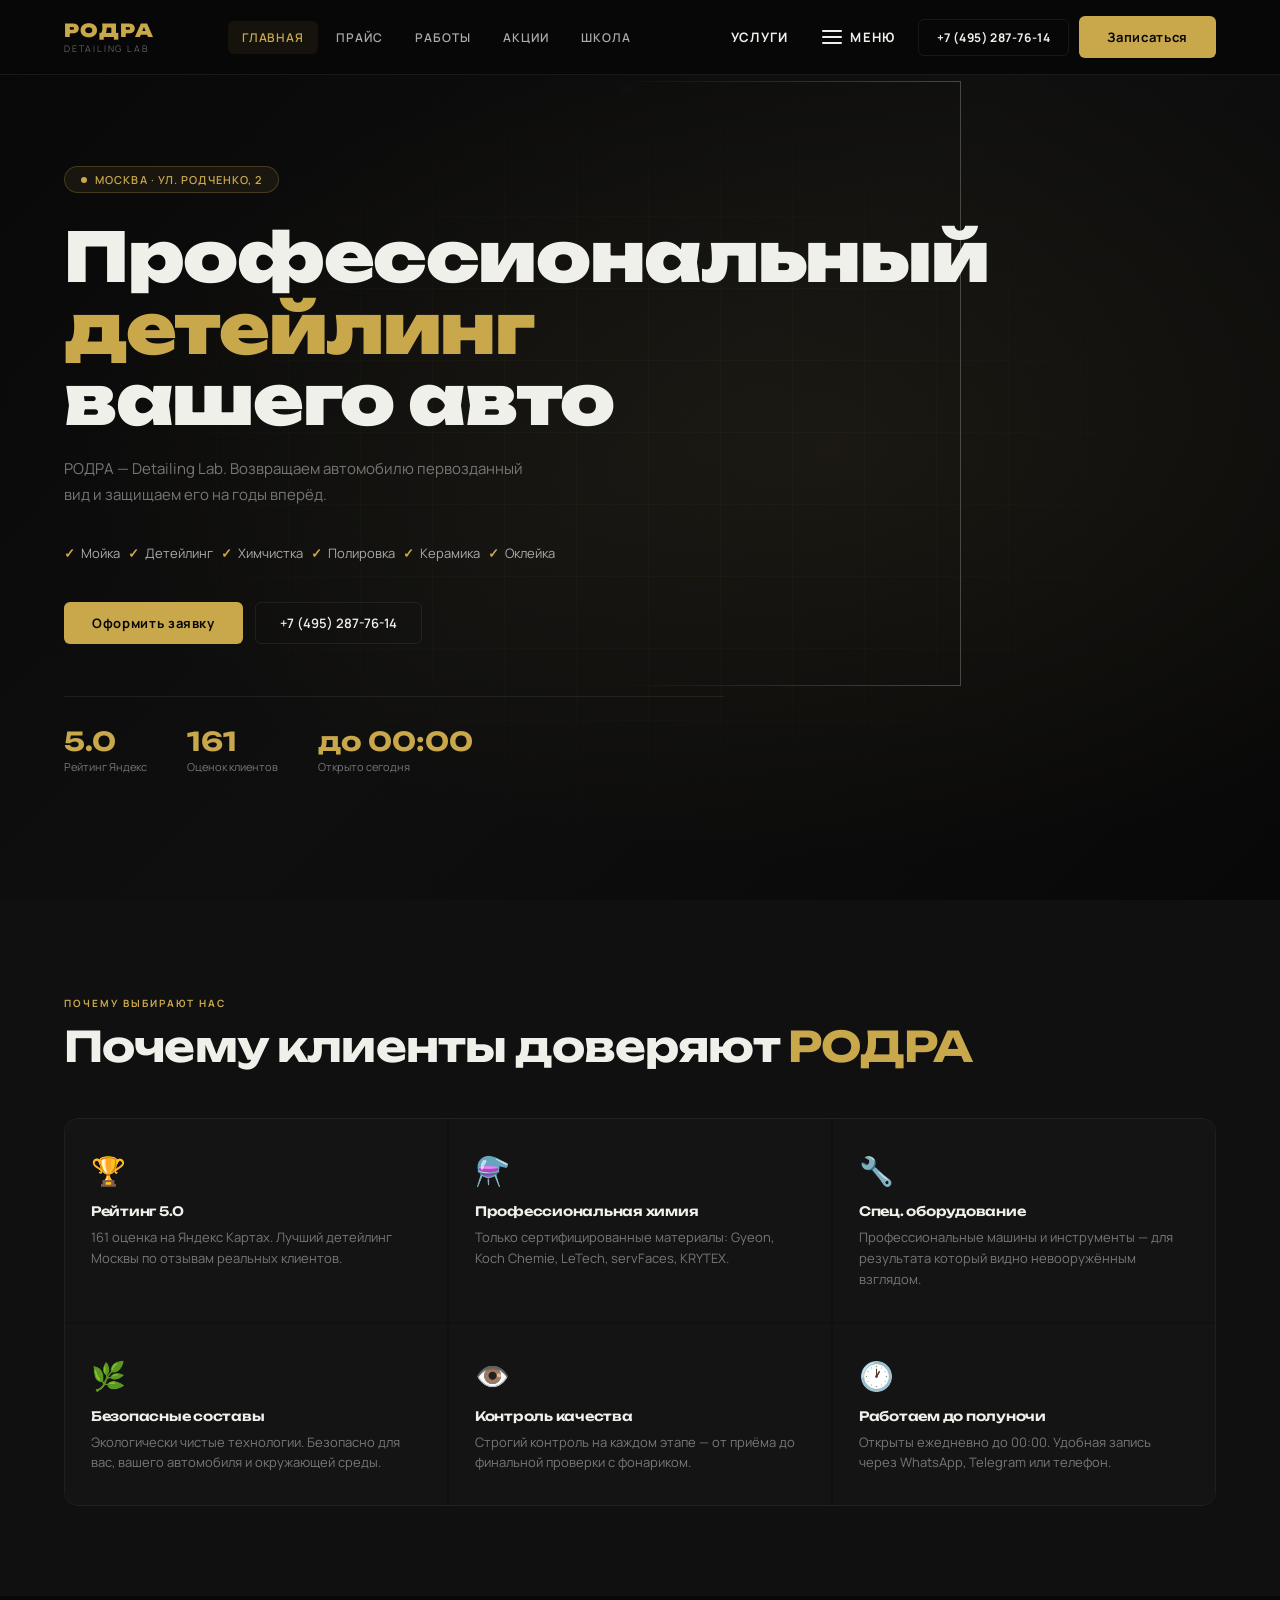
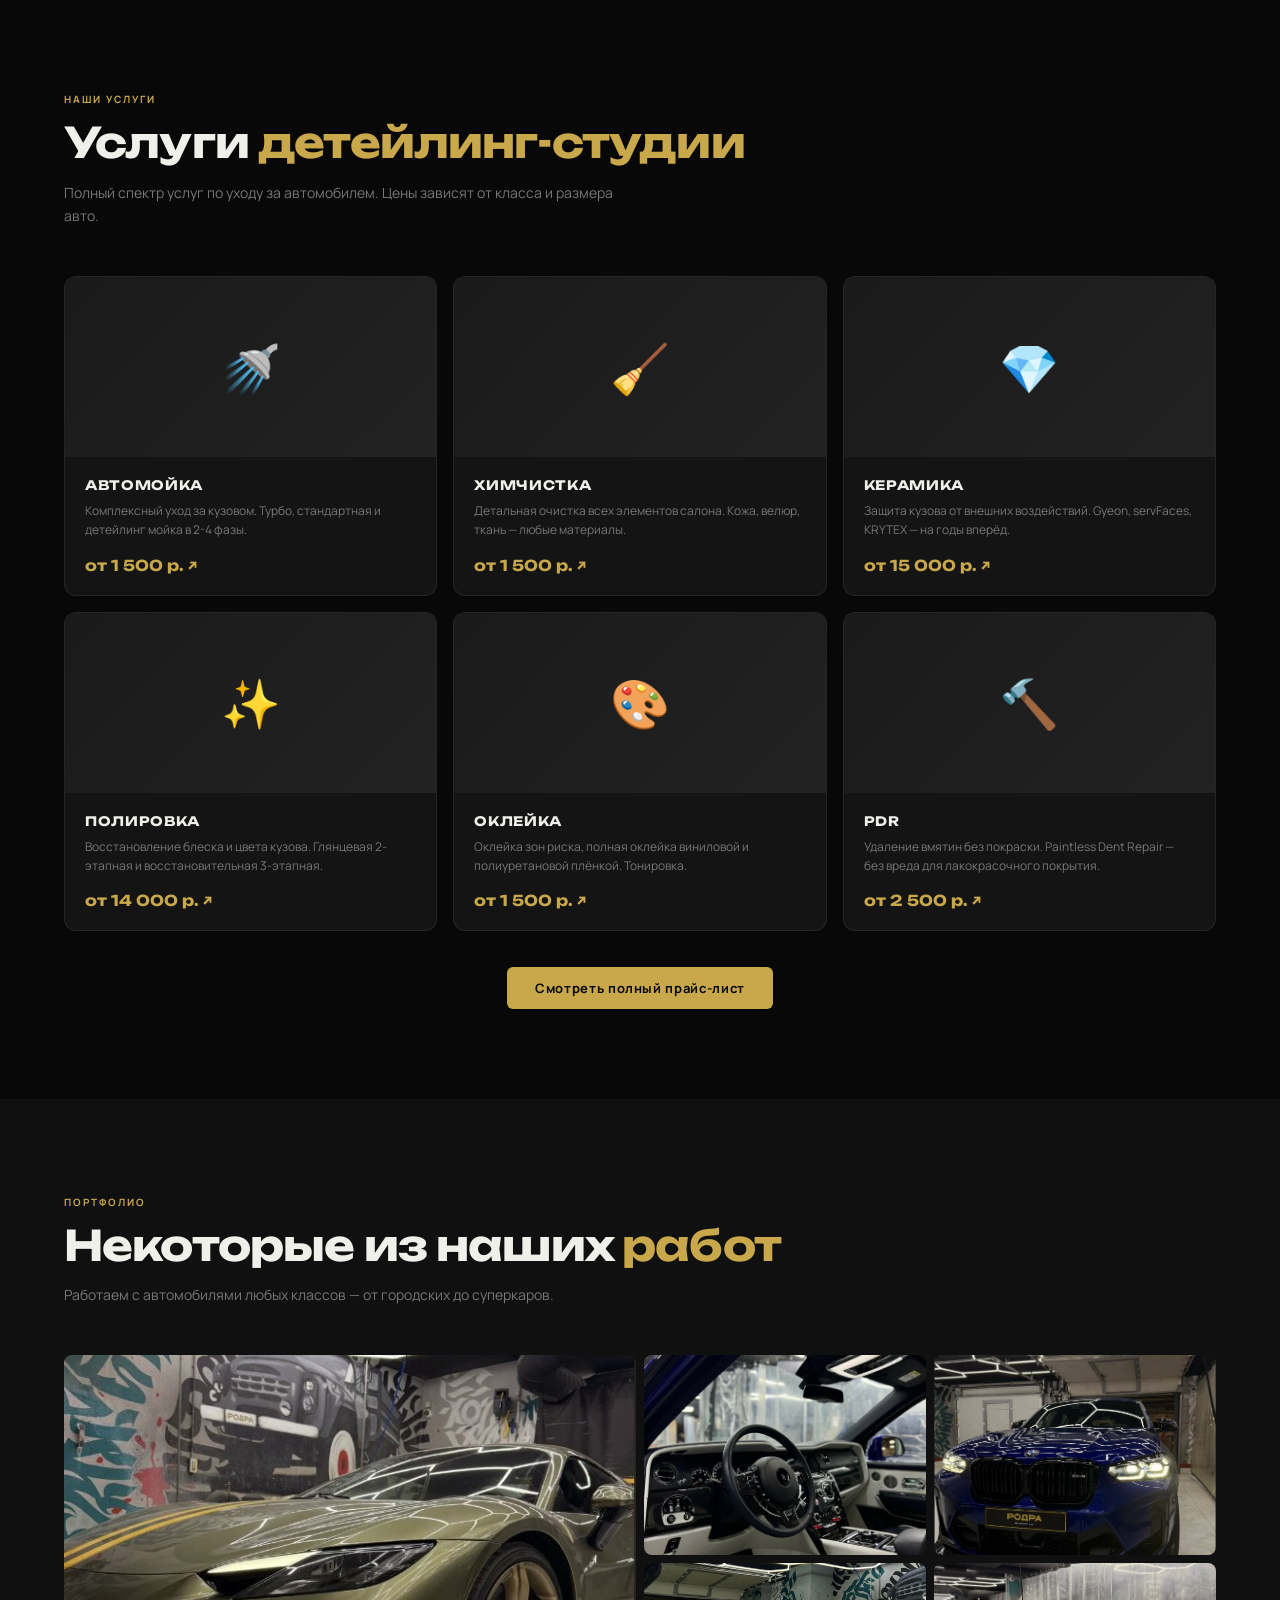
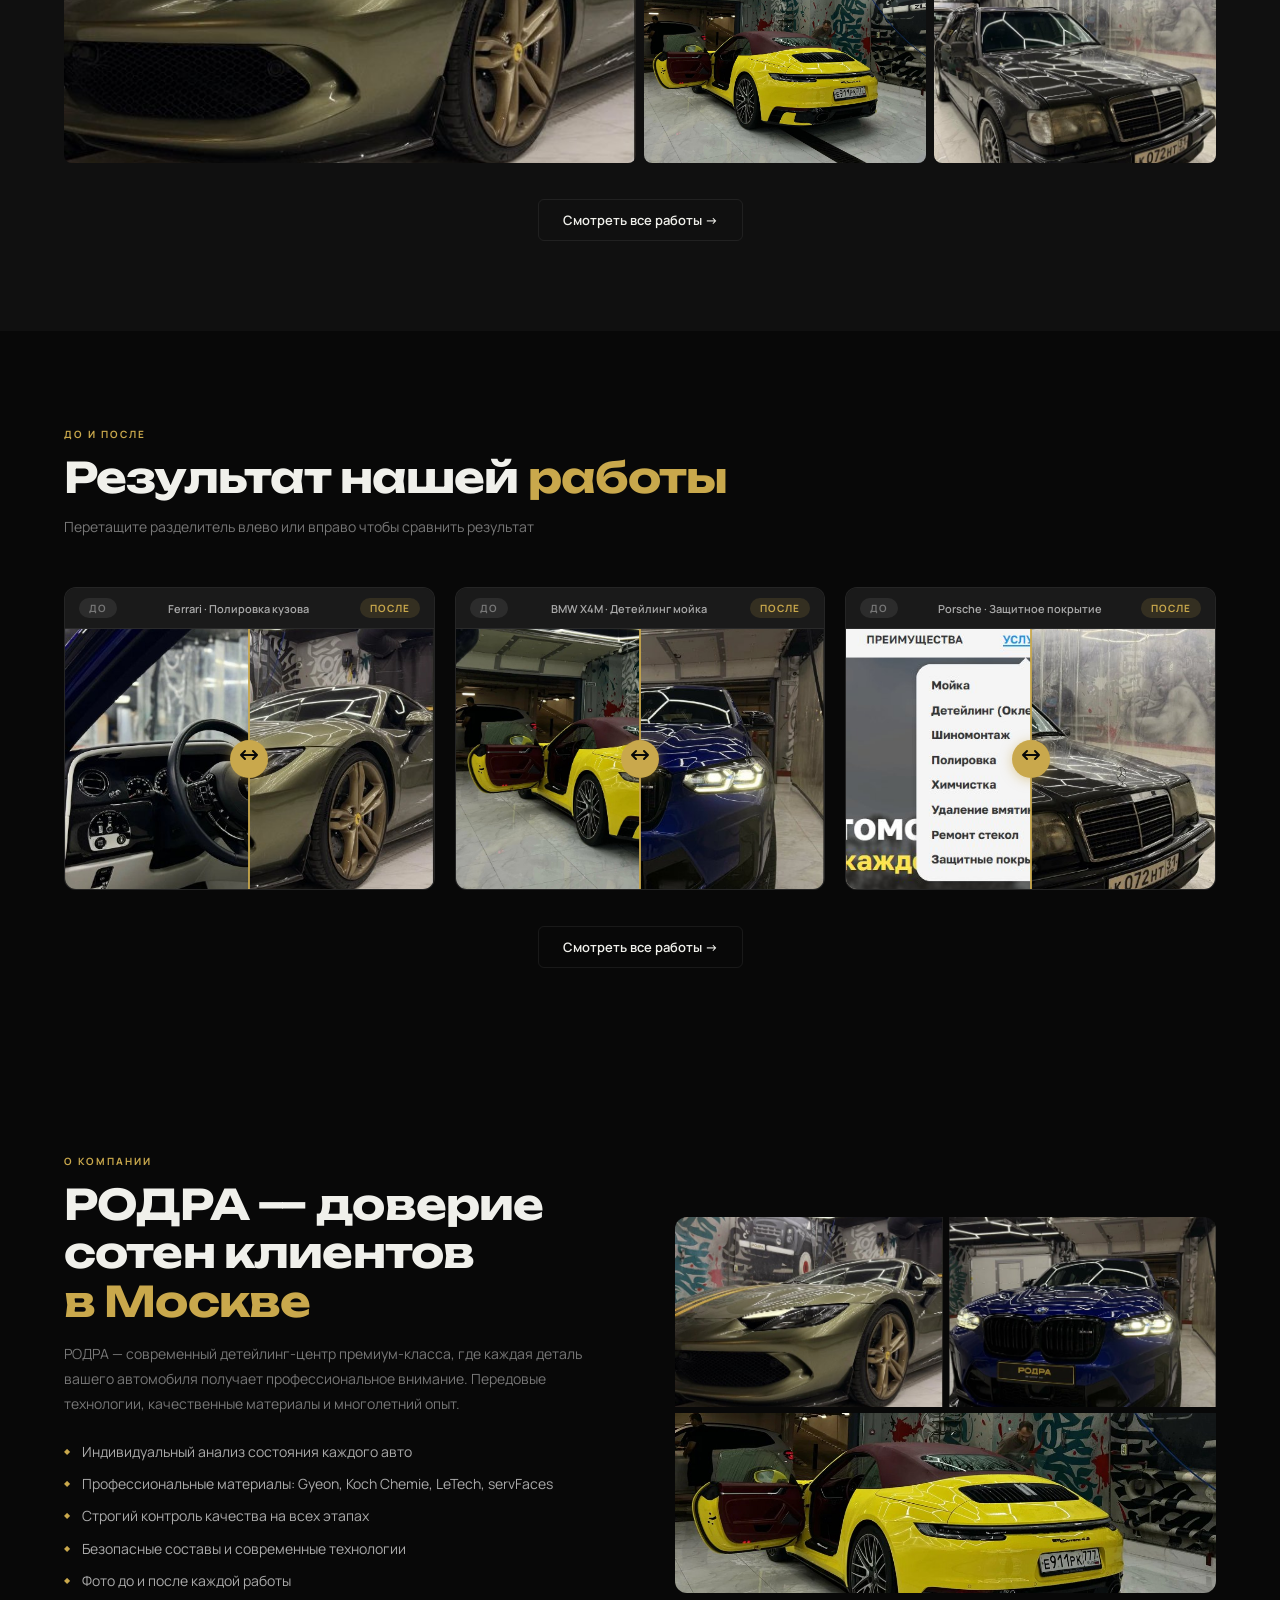
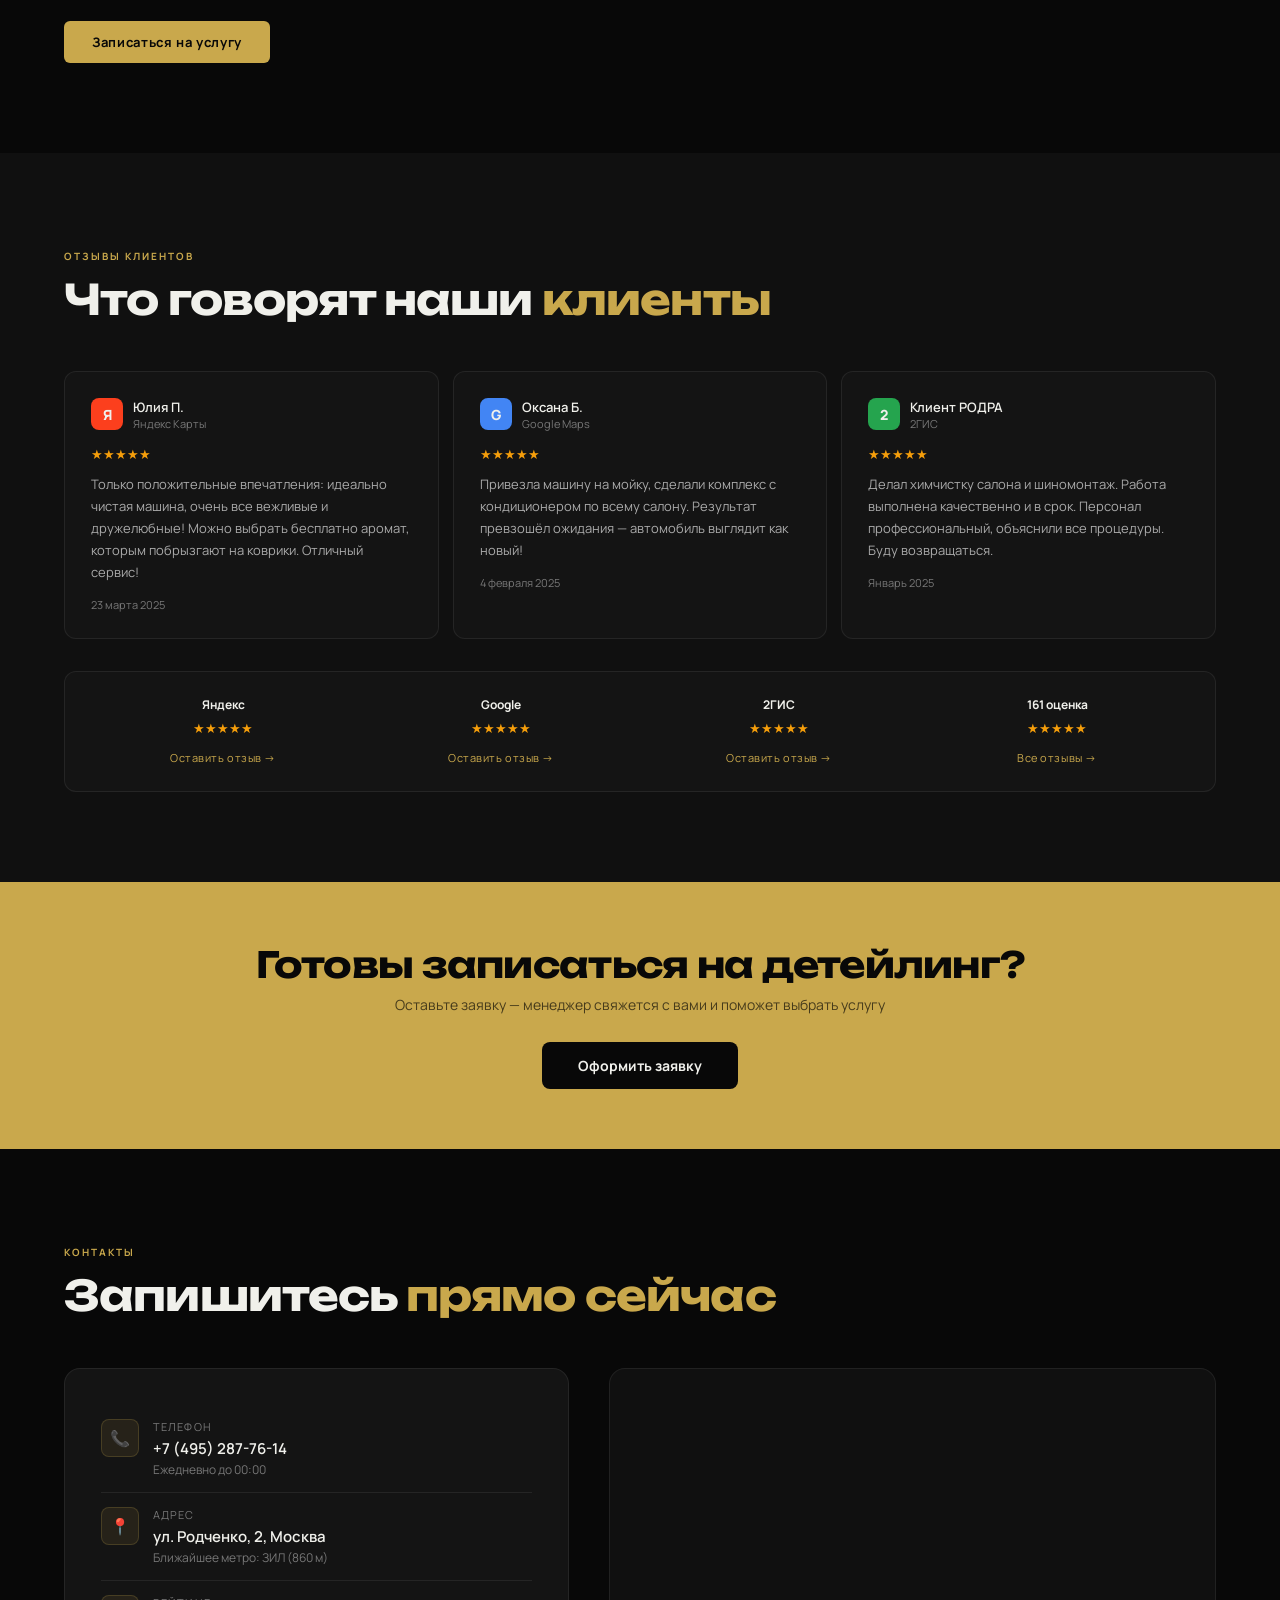
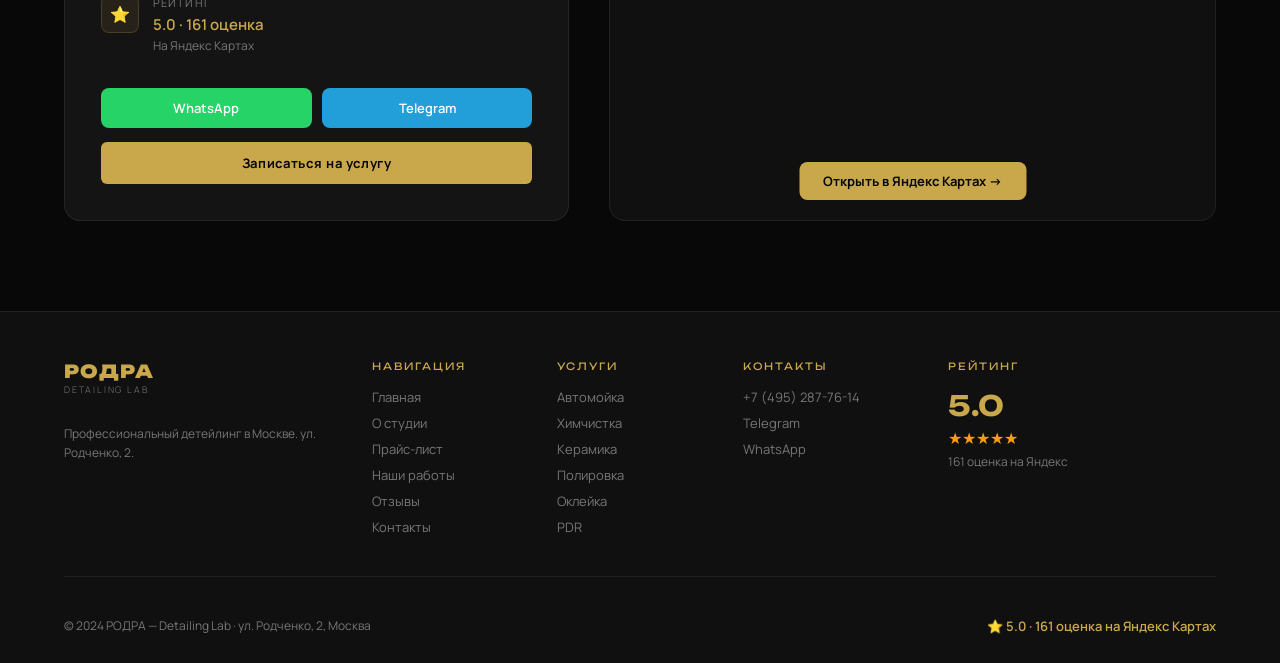
==== commit 1c4fb641: "Add files via upload" ====
--- a/index.html
+++ b/index.html
@@ -3,1110 +3,560 @@
 <head>
 <meta charset="UTF-8">
 <meta name="viewport" content="width=device-width, initial-scale=1.0">
-<title>РОДРА — Detailing Lab</title>
-<link rel="preconnect" href="https://fonts.googleapis.com">
-<link href="https://fonts.googleapis.com/css2?family=Unbounded:wght@300;400;600;700;900&family=Manrope:wght@300;400;500;600&display=swap" rel="stylesheet">
+<title>РОДРА — Detailing Lab | Москва</title>
+<link rel="stylesheet" href="style.css">
 <style>
-:root {
-  --black: #0a0a0a;
-  --dark: #111111;
-  --card: #161616;
-  --border: rgba(255,255,255,0.08);
-  --gold: #c9a84c;
-  --gold-light: #e8c96a;
-  --white: #f5f5f0;
-  --gray: #888;
-  --light-gray: #ccc;
-  --accent: #c9a84c;
-}
-
-* { margin: 0; padding: 0; box-sizing: border-box; }
-
-html { scroll-behavior: smooth; }
-
-body {
+/* ═══════════ INDEX-SPECIFIC ═══════════ */
+
+/* HERO */
+.hero {
+  min-height: 100vh;
+  display: flex; align-items: center;
+  position: relative; overflow: hidden;
+  padding: 120px 5% 80px;
+}
+.hero-bg {
+  position: absolute; inset: 0;
+  background: linear-gradient(135deg, #080808 0%, #0f0f0f 50%, #080808 100%);
+}
+.hero-bg::before {
+  content: '';
+  position: absolute; inset: 0;
+  background: radial-gradient(ellipse at 65% 50%, rgba(201,168,76,0.07) 0%, transparent 65%);
+}
+.hero-grid {
+  position: absolute; inset: 0;
+  background-image:
+    linear-gradient(rgba(201,168,76,0.035) 1px, transparent 1px),
+    linear-gradient(90deg, rgba(201,168,76,0.035) 1px, transparent 1px);
+  background-size: 72px 72px;
+  mask-image: radial-gradient(ellipse at center, black 20%, transparent 75%);
+}
+.hero-car-img {
+  position: absolute; right: 0; top: 50%;
+  transform: translateY(-50%);
+  width: 52%; height: 82%;
+  object-fit: cover; object-position: center;
+  mask-image: linear-gradient(to left, rgba(0,0,0,0.6) 0%, rgba(0,0,0,0.3) 50%, transparent 100%);
+  opacity: 0.5;
+  animation: fadeIn 1.2s ease both 0.3s;
+}
+
+.hero-content {
+  position: relative; z-index: 2;
+  max-width: 660px;
+  animation: fadeUp 0.9s ease both;
+}
+.hero-badge {
+  display: inline-flex; align-items: center; gap: 8px;
+  background: rgba(201,168,76,0.08);
+  border: 1px solid rgba(201,168,76,0.25);
+  border-radius: 100px; padding: 5px 16px; margin-bottom: 28px;
+}
+.hero-badge-dot {
+  width: 6px; height: 6px; border-radius: 50%;
+  background: var(--gold); animation: pulse 2s infinite;
+}
+.hero-badge span { font-size: 11px; letter-spacing: 0.1em; text-transform: uppercase; color: var(--gold); font-weight: 600; }
+
+.hero-title {
+  font-family: 'Unbounded', sans-serif;
+  font-size: clamp(34px, 5.5vw, 68px);
+  font-weight: 900; line-height: 1.05;
+  letter-spacing: -0.02em; margin-bottom: 20px;
+}
+.hero-title .accent { color: var(--gold); }
+.hero-desc { font-size: 15px; line-height: 1.75; color: var(--gray); margin-bottom: 36px; max-width: 480px; }
+
+.hero-checks {
+  display: flex; flex-wrap: wrap; gap: 8px; margin-bottom: 40px;
+}
+.hero-check {
+  display: flex; align-items: center; gap: 6px;
+  font-size: 13px; color: var(--lgray);
+}
+.hero-check::before { content: '✓'; color: var(--gold); font-weight: 700; }
+
+.hero-btns { display: flex; gap: 12px; flex-wrap: wrap; }
+
+.hero-stats {
+  display: flex; gap: 40px; margin-top: 52px;
+  padding-top: 28px; border-top: 1px solid var(--border);
+  flex-wrap: wrap;
+}
+.stat-num {
+  font-family: 'Unbounded', sans-serif;
+  font-size: 26px; font-weight: 700; color: var(--gold);
+}
+.stat-label { font-size: 11px; color: var(--gray); margin-top: 2px; }
+
+/* WHY */
+.why { background: var(--dark); padding: 90px 5%; }
+.why-inner { max-width: 1400px; margin: 0 auto; }
+.why-grid {
+  display: grid; grid-template-columns: repeat(3, 1fr);
+  gap: 2px; margin-top: 48px;
+  border: 1px solid var(--border); border-radius: 14px; overflow: hidden;
+}
+.why-card {
+  background: var(--card); padding: 32px 26px;
+  transition: background 0.3s; position: relative;
+}
+.why-card::after {
+  content: ''; position: absolute; bottom: 0; left: 26px; right: 26px;
+  height: 2px; background: var(--gold);
+  transform: scaleX(0); transition: transform 0.3s;
+}
+.why-card:hover { background: #1c1c1c; }
+.why-card:hover::after { transform: scaleX(1); }
+.why-icon { font-size: 28px; margin-bottom: 14px; }
+.why-card h3 { font-family: 'Unbounded', sans-serif; font-size: 13px; font-weight: 600; margin-bottom: 8px; }
+.why-card p { font-size: 13px; color: var(--gray); line-height: 1.6; }
+
+/* SERVICES CARDS */
+.services-section { padding: 90px 5%; background: var(--black); }
+.services-inner { max-width: 1400px; margin: 0 auto; }
+.services-grid {
+  display: grid; grid-template-columns: repeat(3, 1fr);
+  gap: 16px; margin-top: 48px;
+}
+.service-card {
+  background: var(--card);
+  border: 1px solid var(--border);
+  border-radius: 12px; overflow: hidden;
+  transition: border-color 0.3s, transform 0.3s;
+  text-decoration: none; color: var(--white);
+  display: flex; flex-direction: column;
+}
+.service-card:hover { border-color: rgba(201,168,76,0.4); transform: translateY(-4px); }
+.service-card-img {
+  width: 100%; height: 180px; object-fit: cover;
+  display: block; background: var(--card2);
+  transition: transform 0.5s;
+}
+.service-card:hover .service-card-img { transform: scale(1.04); }
+.service-card-body { padding: 20px; flex: 1; display: flex; flex-direction: column; }
+.service-card-title {
+  font-family: 'Unbounded', sans-serif;
+  font-size: 13px; font-weight: 700;
+  text-transform: uppercase; margin-bottom: 8px;
+  letter-spacing: 0.05em;
+}
+.service-card-desc { font-size: 12px; color: var(--gray); line-height: 1.6; flex: 1; }
+.service-card-price {
+  margin-top: 16px; font-family: 'Unbounded', sans-serif;
+  font-size: 15px; font-weight: 700; color: var(--gold);
+  display: flex; align-items: center; gap: 4px;
+}
+.service-card-price::after { content: '↗'; font-size: 13px; }
+
+/* WORKS / GALLERY */
+.works-section { padding: 90px 5%; background: var(--dark); }
+.works-inner { max-width: 1400px; margin: 0 auto; }
+.gallery-grid {
+  display: grid;
+  grid-template-columns: repeat(4, 1fr);
+  grid-template-rows: 200px 200px;
+  gap: 8px; margin-top: 48px;
+}
+.gallery-item {
+  overflow: hidden; border-radius: 8px;
+  position: relative; cursor: pointer;
+}
+.gallery-item:first-child { grid-column: span 2; grid-row: span 2; }
+.gallery-item img {
+  width: 100%; height: 100%; object-fit: cover;
+  transition: transform 0.5s; display: block;
+}
+.gallery-item:hover img { transform: scale(1.06); }
+.gallery-overlay {
+  position: absolute; inset: 0;
+  background: linear-gradient(to top, rgba(0,0,0,0.75), transparent);
+  opacity: 0; transition: opacity 0.3s;
+  display: flex; align-items: flex-end; padding: 14px;
+}
+.gallery-item:hover .gallery-overlay { opacity: 1; }
+.gallery-overlay span { font-size: 12px; color: var(--gold); font-weight: 600; }
+.works-cta { text-align: center; margin-top: 36px; }
+
+/* ABOUT */
+.about-section { padding: 90px 5%; background: var(--black); }
+.about-inner {
+  max-width: 1400px; margin: 0 auto;
+  display: grid; grid-template-columns: 1fr 1fr; gap: 70px; align-items: center;
+}
+.about-text ul { list-style: none; display: flex; flex-direction: column; gap: 10px; margin-top: 24px; }
+.about-text li { display: flex; align-items: flex-start; gap: 12px; font-size: 14px; color: var(--lgray); line-height: 1.6; }
+.about-text li::before { content: '◆'; color: var(--gold); font-size: 8px; margin-top: 4px; flex-shrink: 0; }
+.about-imgs {
+  display: grid; grid-template-columns: 1fr 1fr; gap: 6px; border-radius: 12px; overflow: hidden;
+}
+.about-imgs img { width: 100%; height: 190px; object-fit: cover; display: block; }
+.about-imgs img:last-child { grid-column: span 2; height: 180px; }
+
+/* REVIEWS */
+.reviews-section { padding: 90px 5%; background: var(--dark); }
+.reviews-inner { max-width: 1400px; margin: 0 auto; }
+.reviews-grid {
+  display: grid; grid-template-columns: repeat(3, 1fr);
+  gap: 14px; margin-top: 48px;
+}
+.review-card {
+  background: var(--card); border: 1px solid var(--border);
+  border-radius: 12px; padding: 26px;
+  transition: border-color 0.3s;
+}
+.review-card:hover { border-color: rgba(201,168,76,0.3); }
+.review-head { display: flex; align-items: center; gap: 10px; margin-bottom: 14px; }
+.review-avatar {
+  width: 32px; height: 32px; border-radius: 8px;
+  display: flex; align-items: center; justify-content: center;
+  font-size: 14px; font-weight: 800; flex-shrink: 0;
+}
+.av-ya { background: #FC3F1D; }
+.av-go { background: #4285f4; }
+.av-2g { background: #25A44E; }
+.review-name { font-size: 13px; font-weight: 600; }
+.review-platform { font-size: 11px; color: var(--gray); }
+.review-stars { color: #f59e0b; font-size: 13px; margin-bottom: 10px; }
+.review-text { font-size: 13px; color: var(--lgray); line-height: 1.7; }
+.review-date { margin-top: 14px; font-size: 11px; color: var(--gray); }
+
+.ratings-bar {
+  display: grid; grid-template-columns: repeat(4, 1fr);
+  gap: 10px; margin-top: 32px; padding: 24px;
+  background: var(--card); border-radius: 12px; border: 1px solid var(--border);
+}
+.rating-item { text-align: center; }
+.rating-name { font-size: 12px; font-weight: 700; margin-bottom: 6px; }
+.rating-stars { color: #f59e0b; font-size: 13px; margin-bottom: 8px; }
+.rating-link { font-size: 11px; color: var(--gold); text-decoration: none; letter-spacing: 0.05em; }
+
+/* CTA STRIP */
+.cta-strip {
+  padding: 60px 5%; background: var(--gold);
+  text-align: center;
+}
+.cta-strip h2 {
+  font-family: 'Unbounded', sans-serif;
+  font-size: clamp(22px, 3vw, 36px);
+  color: var(--black); margin-bottom: 8px;
+}
+.cta-strip p { color: rgba(0,0,0,0.65); font-size: 14px; margin-bottom: 28px; }
+.cta-strip .btn-dark {
+  display: inline-flex; align-items: center; gap: 8px;
+  background: var(--black); color: var(--white);
+  padding: 14px 36px; border-radius: 8px;
+  font-weight: 700; font-size: 14px; text-decoration: none;
+  border: none; cursor: pointer; font-family: 'Manrope', sans-serif;
+  transition: background 0.2s;
+}
+.cta-strip .btn-dark:hover { background: #1a1a1a; }
+
+/* RESPONSIVE */
+@media (max-width: 1024px) {
+  .why-grid { grid-template-columns: repeat(2, 1fr); }
+  .services-grid { grid-template-columns: repeat(2, 1fr); }
+  .reviews-grid { grid-template-columns: repeat(2, 1fr); }
+  .about-inner { grid-template-columns: 1fr; }
+  .gallery-grid { grid-template-columns: repeat(2, 1fr); grid-template-rows: auto; }
+  .gallery-item:first-child { grid-column: span 2; grid-row: span 1; }
+}
+@media (max-width: 768px) {
+  .hero { padding-top: 100px; }
+  .hero-car-img { display: none; }
+  .why-grid { grid-template-columns: 1fr; }
+  .services-grid { grid-template-columns: 1fr; }
+  .reviews-grid { grid-template-columns: 1fr; }
+  .ratings-bar { grid-template-columns: repeat(2, 1fr); }
+  .hero-stats { gap: 24px; }
+  .gallery-grid { grid-template-columns: 1fr; }
+  .gallery-item:first-child { grid-column: span 1; }
+}
+
+/* ═══════════ BEFORE / AFTER SLIDERS ═══════════ */
+.ba-section {
+  padding: 90px 5%;
   background: var(--black);
-  color: var(--white);
-  font-family: 'Manrope', sans-serif;
-  overflow-x: hidden;
-}
-
-/* ── SCROLLBAR ── */
-::-webkit-scrollbar { width: 4px; }
-::-webkit-scrollbar-track { background: var(--black); }
-::-webkit-scrollbar-thumb { background: var(--gold); border-radius: 2px; }
-
-/* ── NAV ── */
-nav {
-  position: fixed;
-  top: 0; left: 0; right: 0;
-  z-index: 1000;
+}
+.ba-inner { max-width: 1400px; margin: 0 auto; }
+
+.ba-slider-row {
+  display: grid;
+  grid-template-columns: repeat(3, 1fr);
+  gap: 20px;
+  margin-top: 48px;
+}
+
+.ba-card {
+  border-radius: 12px;
+  overflow: hidden;
+  border: 1px solid var(--border);
+  background: var(--card);
+  transition: border-color 0.3s;
+}
+.ba-card:hover { border-color: rgba(201,168,76,0.35); }
+
+.ba-label-top {
   display: flex;
   align-items: center;
   justify-content: space-between;
-  padding: 18px 5%;
-  background: rgba(10,10,10,0.92);
-  backdrop-filter: blur(20px);
+  padding: 10px 14px;
+  background: var(--card2);
   border-bottom: 1px solid var(--border);
-  transition: padding 0.3s;
-}
-
-.nav-logo {
-  display: flex;
-  align-items: center;
-  gap: 10px;
-  text-decoration: none;
-}
-.nav-logo-text {
-  font-family: 'Unbounded', sans-serif;
-  font-size: 18px;
+}
+.ba-tag {
+  font-size: 10px;
   font-weight: 700;
-  color: var(--gold);
-  letter-spacing: 0.05em;
-}
-.nav-logo-sub {
-  font-size: 9px;
-  font-weight: 300;
-  color: var(--gray);
-  letter-spacing: 0.2em;
-  text-transform: uppercase;
-  display: block;
-  margin-top: -2px;
-}
-
-.nav-links {
-  display: flex;
-  align-items: center;
-  gap: 32px;
-  list-style: none;
-}
-.nav-links a {
-  color: var(--light-gray);
-  text-decoration: none;
-  font-size: 12px;
-  font-weight: 500;
   letter-spacing: 0.1em;
   text-transform: uppercase;
-  transition: color 0.2s;
+  padding: 3px 10px;
+  border-radius: 100px;
+}
+.before-tag { background: rgba(255,255,255,0.08); color: var(--gray); }
+.after-tag  { background: rgba(201,168,76,0.15); color: var(--gold); }
+.ba-title-tag {
+  font-size: 11px;
+  font-weight: 600;
+  color: var(--lgray);
+  text-align: center;
+  flex: 1;
+  padding: 0 8px;
+}
+
+/* The slider itself */
+.ba-slider {
   position: relative;
-}
-.nav-links a::after {
-  content: '';
+  width: 100%;
+  height: 260px;
+  overflow: hidden;
+  cursor: col-resize;
+  user-select: none;
+  touch-action: none;
+}
+
+.ba-img {
   position: absolute;
-  bottom: -4px; left: 0; right: 0;
-  height: 1px;
-  background: var(--gold);
-  transform: scaleX(0);
-  transition: transform 0.3s;
-}
-.nav-links a:hover { color: var(--gold); }
-.nav-links a:hover::after { transform: scaleX(1); }
-
-.nav-services-item { position: relative; }
-.nav-services-item:hover .services-mega { display: flex; }
-
-.services-mega {
-  display: none;
+  top: 0; left: 0;
+  width: 100%; height: 100%;
+  object-fit: cover;
+  display: block;
+  pointer-events: none;
+}
+
+.ba-after-wrap {
   position: absolute;
-  top: calc(100% + 16px);
+  top: 0; left: 0;
+  width: 50%;
+  height: 100%;
+  overflow: hidden;
+  transition: none;
+}
+.ba-after-wrap .ba-img {
+  width: 100%;
+  min-width: 0;
+  /* stretch to full card width despite clipped container */
+}
+/* We'll set the after image width via JS to match container */
+
+/* Handle */
+.ba-handle {
+  position: absolute;
+  top: 0;
   left: 50%;
   transform: translateX(-50%);
-  background: var(--dark);
-  border: 1px solid var(--border);
-  border-radius: 12px;
-  padding: 20px;
-  min-width: 520px;
-  gap: 20px;
-  z-index: 100;
-  box-shadow: 0 20px 60px rgba(0,0,0,0.8);
-}
-.services-mega-col { flex: 1; }
-.services-mega-col h4 {
-  font-size: 10px;
-  text-transform: uppercase;
-  letter-spacing: 0.15em;
-  color: var(--gold);
-  margin-bottom: 12px;
-  font-family: 'Unbounded', sans-serif;
-}
-.services-mega-col a {
-  display: block;
-  font-size: 12px;
-  color: var(--light-gray);
-  text-decoration: none;
-  padding: 5px 0;
-  letter-spacing: 0;
-  text-transform: none;
-  transition: color 0.2s, padding-left 0.2s;
-}
-.services-mega-col a::after { display: none; }
-.services-mega-col a:hover { color: var(--gold); padding-left: 6px; }
-
-.nav-cta {
+  height: 100%;
+  display: flex;
+  flex-direction: column;
+  align-items: center;
+  pointer-events: none;
+  z-index: 10;
+}
+.ba-handle-line {
+  flex: 1;
+  width: 2px;
   background: var(--gold);
-  color: var(--black) !important;
-  padding: 9px 20px;
-  border-radius: 6px;
-  font-weight: 700;
-  letter-spacing: 0.05em;
-  transition: background 0.2s !important;
-}
-.nav-cta::after { display: none !important; }
-.nav-cta:hover { background: var(--gold-light) !important; color: var(--black) !important; }
-
-.burger {
-  display: none;
-  flex-direction: column;
-  gap: 5px;
-  cursor: pointer;
-  padding: 4px;
-}
-.burger span {
-  display: block;
-  width: 24px; height: 2px;
-  background: var(--white);
-  border-radius: 2px;
-  transition: all 0.3s;
-}
-
-/* ── MOBILE MENU ── */
-.mobile-menu {
-  display: none;
-  position: fixed;
-  top: 0; left: 0; right: 0; bottom: 0;
-  background: var(--black);
-  z-index: 999;
-  flex-direction: column;
-  padding: 100px 5% 40px;
-  overflow-y: auto;
-}
-.mobile-menu.open { display: flex; }
-.mobile-menu a {
-  color: var(--white);
-  text-decoration: none;
-  font-family: 'Unbounded', sans-serif;
-  font-size: 20px;
-  font-weight: 600;
-  padding: 16px 0;
-  border-bottom: 1px solid var(--border);
-  transition: color 0.2s;
-}
-.mobile-menu a:hover { color: var(--gold); }
-.mobile-menu-cta {
-  margin-top: 32px;
-  background: var(--gold);
-  color: var(--black) !important;
-  text-align: center;
-  padding: 16px !important;
-  border-radius: 8px;
-  border: none !important;
-  font-size: 16px !important;
-}
-.mobile-menu-close {
-  position: absolute;
-  top: 24px; right: 5%;
-  background: none;
-  border: none;
-  color: var(--white);
-  font-size: 28px;
-  cursor: pointer;
-}
-
-/* ── HERO ── */
-.hero {
-  min-height: 100vh;
-  display: flex;
-  align-items: center;
-  position: relative;
-  overflow: hidden;
-  padding: 0 5%;
-}
-
-.hero-bg {
-  position: absolute;
-  inset: 0;
-  background: linear-gradient(135deg, #0a0a0a 0%, #111 40%, #0d0d0d 100%);
-}
-.hero-bg::before {
-  content: '';
-  position: absolute;
-  inset: 0;
-  background: radial-gradient(ellipse at 70% 50%, rgba(201,168,76,0.08) 0%, transparent 60%);
-}
-.hero-bg::after {
-  content: '';
-  position: absolute;
-  top: 0; right: 0;
-  width: 60%;
-  height: 100%;
-  background: linear-gradient(to left, rgba(201,168,76,0.04) 0%, transparent 60%);
-}
-
-.hero-grid-lines {
-  position: absolute;
-  inset: 0;
-  background-image:
-    linear-gradient(rgba(201,168,76,0.04) 1px, transparent 1px),
-    linear-gradient(90deg, rgba(201,168,76,0.04) 1px, transparent 1px);
-  background-size: 80px 80px;
-  mask-image: radial-gradient(ellipse at center, black 30%, transparent 80%);
-}
-
-.hero-content {
-  position: relative;
-  z-index: 2;
-  max-width: 680px;
-  animation: fadeUp 0.9s ease both;
-}
-
-.hero-badge {
-  display: inline-flex;
-  align-items: center;
-  gap: 8px;
-  background: rgba(201,168,76,0.1);
-  border: 1px solid rgba(201,168,76,0.3);
-  border-radius: 100px;
-  padding: 6px 16px;
-  margin-bottom: 28px;
-}
-.hero-badge-dot {
-  width: 6px; height: 6px;
+  opacity: 0.9;
+}
+.ba-handle-btn {
+  width: 38px;
+  height: 38px;
   border-radius: 50%;
   background: var(--gold);
-  animation: pulse 2s infinite;
-}
-.hero-badge span {
-  font-size: 11px;
-  letter-spacing: 0.1em;
-  text-transform: uppercase;
-  color: var(--gold);
-  font-weight: 600;
-}
-
-.hero-title {
-  font-family: 'Unbounded', sans-serif;
-  font-size: clamp(36px, 6vw, 72px);
-  font-weight: 900;
-  line-height: 1.05;
-  margin-bottom: 20px;
-  letter-spacing: -0.02em;
-}
-.hero-title .line2 { color: var(--gold); }
-
-.hero-desc {
-  font-size: 16px;
-  line-height: 1.7;
-  color: var(--gray);
-  margin-bottom: 36px;
-  max-width: 500px;
-}
-
-.hero-checks {
-  display: flex;
-  flex-wrap: wrap;
-  gap: 10px;
-  margin-bottom: 40px;
-}
-.hero-check {
-  display: flex;
-  align-items: center;
-  gap: 8px;
-  font-size: 13px;
-  color: var(--light-gray);
-}
-.hero-check::before {
-  content: '✓';
-  color: var(--gold);
-  font-weight: 700;
-  font-size: 12px;
-}
-
-.hero-actions {
-  display: flex;
-  align-items: center;
-  gap: 16px;
-  flex-wrap: wrap;
-}
-
-.btn-primary {
-  display: inline-flex;
-  align-items: center;
-  gap: 8px;
-  background: var(--gold);
   color: var(--black);
-  padding: 14px 32px;
-  border-radius: 8px;
-  font-weight: 700;
-  font-size: 14px;
-  text-decoration: none;
-  letter-spacing: 0.05em;
-  transition: all 0.2s;
-  cursor: pointer;
-  border: none;
-}
-.btn-primary:hover { background: var(--gold-light); transform: translateY(-2px); box-shadow: 0 8px 24px rgba(201,168,76,0.3); }
-
-.btn-secondary {
-  display: inline-flex;
-  align-items: center;
-  gap: 8px;
-  background: transparent;
-  color: var(--white);
-  padding: 13px 24px;
-  border-radius: 8px;
-  font-weight: 600;
-  font-size: 14px;
-  text-decoration: none;
-  border: 1px solid var(--border);
-  transition: all 0.2s;
-}
-.btn-secondary:hover { border-color: var(--gold); color: var(--gold); }
-
-.hero-stats {
-  display: flex;
-  gap: 36px;
-  margin-top: 56px;
-  padding-top: 32px;
-  border-top: 1px solid var(--border);
-}
-.hero-stat-num {
-  font-family: 'Unbounded', sans-serif;
-  font-size: 28px;
-  font-weight: 700;
-  color: var(--gold);
-}
-.hero-stat-label {
-  font-size: 12px;
-  color: var(--gray);
-  margin-top: 2px;
-}
-
-.hero-image {
-  position: absolute;
-  right: 0;
-  top: 50%;
-  transform: translateY(-50%);
-  width: 50%;
-  height: 80%;
-  object-fit: cover;
-  object-position: center;
-  mask-image: linear-gradient(to left, rgba(0,0,0,0.8) 0%, rgba(0,0,0,0.4) 60%, transparent 100%);
-  opacity: 0.6;
-  animation: fadeIn 1.2s ease both 0.3s;
-}
-
-/* ── SECTION COMMON ── */
-section { padding: 100px 5%; }
-
-.section-label {
-  display: inline-block;
-  font-size: 10px;
-  font-weight: 700;
-  letter-spacing: 0.2em;
-  text-transform: uppercase;
-  color: var(--gold);
-  margin-bottom: 16px;
-}
-.section-title {
-  font-family: 'Unbounded', sans-serif;
-  font-size: clamp(26px, 4vw, 44px);
-  font-weight: 700;
-  line-height: 1.15;
-  margin-bottom: 16px;
-  letter-spacing: -0.02em;
-}
-.section-desc {
-  font-size: 15px;
-  color: var(--gray);
-  line-height: 1.7;
-  max-width: 560px;
-}
-
-/* ── WHY US ── */
-.why {
-  background: var(--dark);
-  position: relative;
-  overflow: hidden;
-}
-.why::before {
-  content: '';
-  position: absolute;
-  top: -100px; left: -100px;
-  width: 400px; height: 400px;
-  border-radius: 50%;
-  background: radial-gradient(circle, rgba(201,168,76,0.05) 0%, transparent 70%);
-}
-
-.why-grid {
-  display: grid;
-  grid-template-columns: repeat(3, 1fr);
-  gap: 2px;
-  margin-top: 56px;
-  border: 1px solid var(--border);
-  border-radius: 16px;
-  overflow: hidden;
-}
-.why-card {
-  background: var(--card);
-  padding: 36px 28px;
-  transition: background 0.3s;
-  position: relative;
-}
-.why-card:hover { background: #1c1c1c; }
-.why-card::after {
-  content: '';
-  position: absolute;
-  bottom: 0; left: 28px; right: 28px;
-  height: 2px;
-  background: var(--gold);
-  transform: scaleX(0);
-  transition: transform 0.3s;
-}
-.why-card:hover::after { transform: scaleX(1); }
-.why-icon {
-  font-size: 32px;
-  margin-bottom: 16px;
-}
-.why-card h3 {
-  font-family: 'Unbounded', sans-serif;
-  font-size: 14px;
-  font-weight: 600;
-  margin-bottom: 8px;
-  letter-spacing: -0.01em;
-}
-.why-card p {
-  font-size: 13px;
-  color: var(--gray);
-  line-height: 1.6;
-}
-
-/* ── SERVICES ── */
-.services { background: var(--black); }
-
-.services-tabs {
-  display: flex;
-  gap: 8px;
-  flex-wrap: wrap;
-  margin: 40px 0 48px;
-}
-.services-tab {
-  padding: 8px 18px;
-  border-radius: 100px;
-  border: 1px solid var(--border);
-  background: transparent;
-  color: var(--gray);
-  font-size: 12px;
-  font-weight: 600;
-  letter-spacing: 0.05em;
-  cursor: pointer;
-  transition: all 0.2s;
-  font-family: 'Manrope', sans-serif;
-}
-.services-tab.active,
-.services-tab:hover {
-  border-color: var(--gold);
-  color: var(--gold);
-  background: rgba(201,168,76,0.08);
-}
-
-.services-panel { display: none; }
-.services-panel.active { display: block; }
-
-.price-table {
-  border: 1px solid var(--border);
-  border-radius: 12px;
-  overflow: hidden;
-}
-.price-row {
-  display: flex;
-  align-items: center;
-  justify-content: space-between;
-  padding: 14px 24px;
-  border-bottom: 1px solid var(--border);
-  transition: background 0.2s;
-}
-.price-row:last-child { border-bottom: none; }
-.price-row:hover { background: rgba(201,168,76,0.04); }
-.price-name {
-  font-size: 14px;
-  color: var(--light-gray);
-  flex: 1;
-}
-.price-note {
-  font-size: 11px;
-  color: var(--gray);
-  margin-top: 2px;
-}
-.price-amount {
-  font-family: 'Unbounded', sans-serif;
-  font-size: 14px;
-  font-weight: 600;
-  color: var(--gold);
-  white-space: nowrap;
-  margin-left: 20px;
-}
-
-.price-subcategory {
-  padding: 10px 24px 6px;
-  background: rgba(201,168,76,0.04);
-  border-bottom: 1px solid var(--border);
-}
-.price-subcategory h4 {
-  font-family: 'Unbounded', sans-serif;
-  font-size: 10px;
-  font-weight: 700;
-  letter-spacing: 0.15em;
-  text-transform: uppercase;
-  color: var(--gold);
-}
-
-/* ── WORKS / GALLERY ── */
-.works { background: var(--dark); }
-
-.gallery-grid {
-  display: grid;
-  grid-template-columns: repeat(4, 1fr);
-  grid-template-rows: auto;
-  gap: 8px;
-  margin-top: 48px;
-}
-.gallery-item {
-  overflow: hidden;
-  border-radius: 8px;
-  position: relative;
-  cursor: pointer;
-}
-.gallery-item:first-child { grid-column: span 2; grid-row: span 2; }
-.gallery-item img {
-  width: 100%;
-  height: 100%;
-  min-height: 200px;
-  object-fit: cover;
-  transition: transform 0.5s;
-  display: block;
-}
-.gallery-item:hover img { transform: scale(1.05); }
-.gallery-overlay {
-  position: absolute;
-  inset: 0;
-  background: linear-gradient(to top, rgba(0,0,0,0.7), transparent);
-  opacity: 0;
-  transition: opacity 0.3s;
-  display: flex;
-  align-items: flex-end;
-  padding: 16px;
-}
-.gallery-item:hover .gallery-overlay { opacity: 1; }
-.gallery-overlay span {
-  font-size: 13px;
-  color: var(--gold);
-  font-weight: 600;
-}
-
-/* ── REVIEWS ── */
-.reviews { background: var(--black); }
-
-.reviews-grid {
-  display: grid;
-  grid-template-columns: repeat(3, 1fr);
-  gap: 16px;
-  margin-top: 48px;
-}
-.review-card {
-  background: var(--card);
-  border: 1px solid var(--border);
-  border-radius: 12px;
-  padding: 28px;
-  transition: border-color 0.3s;
-}
-.review-card:hover { border-color: rgba(201,168,76,0.3); }
-.review-source {
-  display: flex;
-  align-items: center;
-  gap: 10px;
-  margin-bottom: 16px;
-}
-.review-source-icon {
-  width: 32px; height: 32px;
-  border-radius: 8px;
   display: flex;
   align-items: center;
   justify-content: center;
-  font-size: 16px;
-  font-weight: 800;
-}
-.review-source-yandex { background: #FC3F1D; }
-.review-source-google { background: #4285f4; }
-.review-source-2gis { background: #25A44E; }
-.review-source-info { }
-.review-source-name {
-  font-size: 13px;
-  font-weight: 600;
-  color: var(--white);
-}
-.review-source-platform {
-  font-size: 11px;
-  color: var(--gray);
-}
-.review-stars { color: #f59e0b; font-size: 13px; margin-bottom: 12px; }
-.review-text {
-  font-size: 13px;
-  color: var(--light-gray);
-  line-height: 1.7;
-}
-.review-author { margin-top: 16px; font-size: 12px; color: var(--gray); }
-
-.ratings-bar {
-  display: grid;
-  grid-template-columns: repeat(4, 1fr);
-  gap: 12px;
-  margin-top: 36px;
-  padding: 28px;
-  background: var(--dark);
-  border-radius: 12px;
-  border: 1px solid var(--border);
-}
-.rating-platform {
-  text-align: center;
-}
-.rating-platform-name {
-  font-size: 13px;
-  font-weight: 700;
-  color: var(--white);
-  margin-bottom: 6px;
-}
-.rating-stars { color: #f59e0b; font-size: 14px; margin-bottom: 8px; }
-.rating-cta {
-  font-size: 11px;
-  color: var(--gold);
-  text-decoration: none;
-  letter-spacing: 0.05em;
-}
-
-/* ── FAQ ── */
-.faq { background: var(--dark); }
-
-.faq-list {
-  margin-top: 48px;
-  display: flex;
-  flex-direction: column;
-  gap: 2px;
-  border-radius: 12px;
-  overflow: hidden;
-}
-.faq-item {
-  background: var(--card);
-  border-bottom: 1px solid var(--border);
-}
-.faq-question {
-  width: 100%;
-  background: none;
-  border: none;
-  display: flex;
-  align-items: center;
-  justify-content: space-between;
-  padding: 22px 28px;
-  cursor: pointer;
-  text-align: left;
-  gap: 20px;
-}
-.faq-question-text {
-  font-size: 15px;
-  font-weight: 600;
-  color: var(--white);
-  font-family: 'Manrope', sans-serif;
-}
-.faq-icon {
-  width: 32px; height: 32px;
-  min-width: 32px;
-  border-radius: 50%;
-  background: rgba(201,168,76,0.15);
-  border: 1px solid rgba(201,168,76,0.3);
-  display: flex;
-  align-items: center;
-  justify-content: center;
-  color: var(--gold);
-  font-size: 18px;
-  transition: transform 0.3s;
-}
-.faq-item.open .faq-icon { transform: rotate(45deg); }
-.faq-answer {
-  display: none;
-  padding: 0 28px 22px;
-  font-size: 14px;
-  color: var(--gray);
-  line-height: 1.7;
-}
-.faq-item.open .faq-answer { display: block; }
-
-/* ── CONTACTS ── */
-.contacts { background: var(--black); }
-
-.contacts-layout {
-  display: grid;
-  grid-template-columns: 1fr 1.2fr;
-  gap: 40px;
-  margin-top: 56px;
-}
-.contact-card {
-  background: var(--card);
-  border: 1px solid var(--border);
-  border-radius: 16px;
-  padding: 40px;
-}
-.contact-item {
-  display: flex;
-  align-items: flex-start;
-  gap: 16px;
-  padding: 16px 0;
-  border-bottom: 1px solid var(--border);
-}
-.contact-item:last-of-type { border-bottom: none; }
-.contact-icon {
-  width: 40px; height: 40px;
-  border-radius: 10px;
-  background: rgba(201,168,76,0.1);
-  border: 1px solid rgba(201,168,76,0.2);
-  display: flex;
-  align-items: center;
-  justify-content: center;
-  font-size: 18px;
   flex-shrink: 0;
-}
-.contact-label { font-size: 11px; color: var(--gray); text-transform: uppercase; letter-spacing: 0.1em; margin-bottom: 4px; }
-.contact-value { font-size: 15px; font-weight: 600; color: var(--white); }
-.contact-value a { color: var(--white); text-decoration: none; transition: color 0.2s; }
-.contact-value a:hover { color: var(--gold); }
-
-.contact-messengers {
-  display: flex;
-  gap: 12px;
-  margin-top: 28px;
-}
-.messenger-btn {
-  flex: 1;
-  display: flex;
-  align-items: center;
-  justify-content: center;
-  gap: 8px;
-  padding: 12px;
-  border-radius: 8px;
-  font-weight: 600;
-  font-size: 13px;
-  text-decoration: none;
-  transition: opacity 0.2s;
-}
-.messenger-btn:hover { opacity: 0.85; }
-.messenger-wa { background: #25D366; color: #fff; }
-.messenger-tg { background: #229ED9; color: #fff; }
-
-.map-placeholder {
-  background: var(--dark);
-  border: 1px solid var(--border);
-  border-radius: 16px;
-  overflow: hidden;
-  min-height: 400px;
-  position: relative;
-  display: flex;
-  align-items: center;
-  justify-content: center;
-}
-.map-placeholder iframe {
-  width: 100%;
-  height: 100%;
-  position: absolute;
-  inset: 0;
-  border: none;
-  filter: grayscale(0.5) invert(0.85) hue-rotate(180deg) brightness(0.7);
-}
-.map-open-btn {
-  position: absolute;
-  bottom: 20px;
-  left: 50%;
-  transform: translateX(-50%);
-  background: var(--gold);
-  color: var(--black);
-  padding: 10px 24px;
-  border-radius: 8px;
-  font-weight: 700;
-  font-size: 13px;
-  text-decoration: none;
-  z-index: 2;
-  white-space: nowrap;
-}
-
-/* ── FOOTER ── */
-footer {
-  background: var(--dark);
-  border-top: 1px solid var(--border);
-  padding: 40px 5% 28px;
-}
-.footer-top {
-  display: flex;
-  align-items: center;
-  justify-content: space-between;
-  margin-bottom: 32px;
-  flex-wrap: wrap;
-  gap: 20px;
-}
-.footer-nav {
-  display: flex;
-  gap: 24px;
-  flex-wrap: wrap;
-}
-.footer-nav a {
-  color: var(--gray);
-  text-decoration: none;
-  font-size: 12px;
-  letter-spacing: 0.08em;
-  text-transform: uppercase;
-  transition: color 0.2s;
-}
-.footer-nav a:hover { color: var(--gold); }
-.footer-bottom {
-  display: flex;
-  align-items: center;
-  justify-content: space-between;
-  flex-wrap: wrap;
-  gap: 12px;
-  padding-top: 24px;
-  border-top: 1px solid var(--border);
-}
-.footer-copy { font-size: 12px; color: var(--gray); }
-.footer-rating {
-  display: flex;
-  align-items: center;
-  gap: 8px;
-  font-size: 13px;
-  color: var(--gold);
-  font-weight: 600;
-}
-
-/* ── MODAL ── */
-.modal-overlay {
-  position: fixed;
-  inset: 0;
-  background: rgba(0,0,0,0.85);
-  z-index: 2000;
-  display: none;
-  align-items: center;
-  justify-content: center;
-  padding: 20px;
-}
-.modal-overlay.open { display: flex; }
-.modal {
-  background: var(--dark);
-  border: 1px solid var(--border);
-  border-radius: 16px;
-  padding: 40px;
-  max-width: 480px;
-  width: 100%;
-  position: relative;
-  animation: fadeUp 0.3s ease;
-}
-.modal-close {
-  position: absolute;
-  top: 16px; right: 20px;
-  background: none;
-  border: none;
-  color: var(--gray);
-  font-size: 24px;
-  cursor: pointer;
-}
-.modal h3 {
-  font-family: 'Unbounded', sans-serif;
-  font-size: 22px;
-  margin-bottom: 8px;
-}
-.modal p {
-  color: var(--gray);
-  font-size: 14px;
-  margin-bottom: 28px;
-}
-.form-group { margin-bottom: 16px; }
-.form-group label { display: block; font-size: 12px; color: var(--gray); text-transform: uppercase; letter-spacing: 0.1em; margin-bottom: 8px; }
-.form-group input, .form-group textarea, .form-group select {
-  width: 100%;
-  background: var(--card);
-  border: 1px solid var(--border);
-  border-radius: 8px;
-  padding: 12px 16px;
-  color: var(--white);
-  font-size: 14px;
-  font-family: 'Manrope', sans-serif;
-  transition: border-color 0.2s;
-  outline: none;
-}
-.form-group input:focus, .form-group textarea:focus, .form-group select:focus {
-  border-color: var(--gold);
-}
-.form-group textarea { min-height: 90px; resize: vertical; }
-.form-group select option { background: var(--dark); }
-
-/* ── SCROLL TO TOP ── */
-.scroll-top {
-  position: fixed;
-  bottom: 28px;
-  left: 28px;
-  width: 44px; height: 44px;
-  background: var(--gold);
-  color: var(--black);
-  border: none;
-  border-radius: 50%;
-  font-size: 20px;
-  cursor: pointer;
-  display: none;
-  align-items: center;
-  justify-content: center;
-  z-index: 500;
-  transition: background 0.2s, transform 0.2s;
-}
-.scroll-top:hover { background: var(--gold-light); transform: translateY(-3px); }
-.scroll-top.visible { display: flex; }
-
-/* ── ANIMATIONS ── */
-@keyframes fadeUp {
-  from { opacity: 0; transform: translateY(30px); }
-  to { opacity: 1; transform: translateY(0); }
-}
-@keyframes fadeIn {
-  from { opacity: 0; }
-  to { opacity: 0.6; }
-}
-@keyframes pulse {
-  0%, 100% { opacity: 1; transform: scale(1); }
-  50% { opacity: 0.6; transform: scale(0.8); }
-}
-
-.animate-on-scroll {
-  opacity: 0;
-  transform: translateY(30px);
-  transition: opacity 0.7s ease, transform 0.7s ease;
-}
-.animate-on-scroll.visible {
-  opacity: 1;
-  transform: translateY(0);
-}
-
-/* ── RESPONSIVE ── */
+  box-shadow: 0 2px 12px rgba(201,168,76,0.5);
+}
+
+/* intro animation hint */
+@keyframes ba-hint {
+  0%   { left: 50%; }
+  30%  { left: 35%; }
+  70%  { left: 65%; }
+  100% { left: 50%; }
+}
+.ba-slider.hint .ba-handle      { animation: ba-hint-handle 1.6s ease forwards; }
+.ba-slider.hint .ba-after-wrap  { animation: ba-hint-wrap   1.6s ease forwards; }
+@keyframes ba-hint-handle {
+  0%   { left: 50%; }
+  30%  { left: 32%; }
+  70%  { left: 68%; }
+  100% { left: 50%; }
+}
+@keyframes ba-hint-wrap {
+  0%   { width: 50%; }
+  30%  { width: 32%; }
+  70%  { width: 68%; }
+  100% { width: 50%; }
+}
+
 @media (max-width: 1024px) {
-  .why-grid { grid-template-columns: repeat(2, 1fr); }
-  .reviews-grid { grid-template-columns: repeat(2, 1fr); }
-  .gallery-grid { grid-template-columns: repeat(2, 1fr); }
-  .gallery-item:first-child { grid-column: span 2; grid-row: span 1; }
-  .hero-image { opacity: 0.3; }
-}
-
-@media (max-width: 768px) {
-  nav { padding: 14px 5%; }
-  .nav-links { display: none; }
-  .burger { display: flex; }
-
-  .hero { padding-top: 90px; min-height: auto; padding-bottom: 60px; }
-  .hero-stats { gap: 20px; flex-wrap: wrap; }
-  .hero-image { display: none; }
-
-  section { padding: 64px 5%; }
-
-  .why-grid { grid-template-columns: 1fr; }
-  .reviews-grid { grid-template-columns: 1fr; }
-  .gallery-grid { grid-template-columns: repeat(2, 1fr); }
-  .gallery-item:first-child { grid-column: span 2; }
-
-  .contacts-layout { grid-template-columns: 1fr; }
-
-  .ratings-bar { grid-template-columns: repeat(2, 1fr); }
-
-  .footer-top { flex-direction: column; }
-  .footer-bottom { flex-direction: column; text-align: center; }
-
-  .modal { padding: 28px 24px; }
-  .services-tabs { gap: 6px; }
-  .services-tab { font-size: 11px; padding: 7px 14px; }
-
-  .price-row { flex-direction: column; align-items: flex-start; gap: 4px; }
-  .price-amount { margin-left: 0; }
-}
-
-@media (max-width: 480px) {
-  .hero-title { font-size: 30px; }
-  .section-title { font-size: 24px; }
-  .hero-actions { flex-direction: column; align-items: stretch; text-align: center; }
-  .btn-primary, .btn-secondary { justify-content: center; }
-  .gallery-grid { grid-template-columns: 1fr; }
-  .gallery-item:first-child { grid-column: span 1; }
-  .ratings-bar { grid-template-columns: repeat(2, 1fr); }
-}
+  .ba-slider-row { grid-template-columns: repeat(2, 1fr); }
+}
+@media (max-width: 600px) {
+  .ba-slider-row { grid-template-columns: 1fr; }
+  .ba-slider { height: 220px; }
+}
+
 </style>
 </head>
 <body>
 
-<!-- NAV -->
-<nav id="navbar">
-  <a href="#" class="nav-logo">
+<!-- ═══════════ NAVBAR ═══════════ -->
+<nav class="navbar" id="navbar">
+  <div class="navbar-inner">
+    <a href="index.html" class="nav-logo">
+      <div>
+        <span class="nav-logo-text">РОДРА</span>
+        <span class="nav-logo-sub">Detailing Lab</span>
+      </div>
+    </a>
+
+        <ul class="nav-links">
+      <li><a href="index.html" class="active">Главная</a></li>
+      <li><a href="price.html" >Прайс</a></li>
+      <li><a href="works.html" >Работы</a></li>
+      <li><a href="promo.html" >Акции</a></li>
+      <li><a href="school.html" >Школа</a></li>
+    </ul>
+
+    <div class="nav-actions">
+      <!-- Услуги кнопка -->
+      <button class="nav-menu-btn" onclick="toggleServices()" id="servicesBtn">
+        <span>Услуги</span>
+      </button>
+      <!-- Меню кнопка -->
+      <button class="nav-menu-btn" onclick="toggleMenu()" id="menuBtn">
+        <div class="burger-lines">
+          <span></span><span></span><span></span>
+        </div>
+        <span>Меню</span>
+      </button>
+      <a href="tel:+74952877614" class="nav-phone-btn">+7 (495) 287-76-14</a>
+      <button class="btn-gold" onclick="openModal()">Записаться</button>
+    </div>
+
+    <!-- Mobile burger -->
+    <div class="burger" onclick="toggleMobile()">
+      <span></span><span></span><span></span>
+    </div>
+  </div>
+</nav>
+
+<!-- ═══════════ MEGA MENU ═══════════ -->
+<div class="mega-menu-overlay" id="megaMenu">
+  <button class="mega-close" onclick="toggleMenu()">✕</button>
+  <div class="mega-menu-inner">
+    <nav class="mega-menu-nav">
+      <a href="index.html">Главная</a>
+      <a href="#about">О студии</a>
+      <a href="price.html">Прайс-лист</a>
+      <a href="works.html">Наши работы</a>
+      <a href="#reviews">Отзывы</a>
+      <a href="#faq">FAQ</a>
+      <a href="#contacts">Контакты</a>
+    </nav>
     <div>
-      <span class="nav-logo-text">РОДРА</span>
-      <span class="nav-logo-sub">Detailing Lab</span>
-    </div>
-  </a>
-  <ul class="nav-links">
-    <li><a href="#about">О студии</a></li>
-    <li><a href="#why">Преимущества</a></li>
-    <li class="nav-services-item">
-      <a href="#services">Услуги ▾</a>
-      <div class="services-mega">
-        <div class="services-mega-col">
-          <h4>Уход за кузовом</h4>
-          <a href="#services">Мойка автомобиля</a>
-          <a href="#services">Химчистка кузова</a>
-          <a href="#services">Очистка от битума</a>
-          <a href="#services">Полировка</a>
-        </div>
-        <div class="services-mega-col">
-          <h4>Интерьер</h4>
-          <a href="#services">Химчистка салона</a>
-          <a href="#services">Детейлинг уборка</a>
-          <a href="#services">Озонирование</a>
-          <a href="#services">Кондиционер кожи</a>
-        </div>
-        <div class="services-mega-col">
-          <h4>Защита & Шины</h4>
-          <a href="#services">Керамическое покрытие</a>
-          <a href="#services">Жидкое стекло</a>
-          <a href="#services">Шиномонтаж</a>
-          <a href="#services">Хранение шин</a>
-        </div>
-      </div>
-    </li>
-    <li><a href="#works">Работы</a></li>
-    <li><a href="#reviews">Отзывы</a></li>
-    <li><a href="#faq">FAQ</a></li>
-    <li><a href="#contacts">Контакты</a></li>
-    <li><a href="#" class="nav-cta" onclick="openModal()">Записаться</a></li>
-  </ul>
-  <div class="burger" onclick="toggleMenu()">
-    <span></span><span></span><span></span>
-  </div>
-</nav>
-
-<!-- MOBILE MENU -->
+      <div style="display:grid;grid-template-columns:1fr 1fr;gap:40px;">
+        <div>
+          <p style="font-size:13px;color:var(--gray);line-height:1.7;margin-bottom:20px;">
+            РОДРА — детейлинг-студия премиум-класса в Москве. Работаем с автомобилями любых классов, от городских до суперкаров.
+          </p>
+          <div style="display:flex;flex-direction:column;gap:8px;">
+            <a href="tel:+74952877614" style="color:var(--gold);font-size:18px;font-weight:700;text-decoration:none;">+7 (495) 287-76-14</a>
+            <span style="font-size:12px;color:var(--gray);">ул. Родченко, 2, Москва · до 00:00</span>
+          </div>
+        </div>
+        <div>
+          <p class="footer-nav-title">Социальные сети</p>
+          <div style="display:flex;gap:10px;flex-wrap:wrap;">
+            <a href="#" style="padding:8px 16px;border:1px solid var(--border);border-radius:6px;color:var(--lgray);text-decoration:none;font-size:12px;transition:all 0.2s;" onmouseover="this.style.borderColor='var(--gold)';this.style.color='var(--gold)'" onmouseout="this.style.borderColor='var(--border)';this.style.color='var(--lgray)'">Telegram</a>
+            <a href="#" style="padding:8px 16px;border:1px solid var(--border);border-radius:6px;color:var(--lgray);text-decoration:none;font-size:12px;transition:all 0.2s;" onmouseover="this.style.borderColor='var(--gold)';this.style.color='var(--gold)'" onmouseout="this.style.borderColor='var(--border)';this.style.color='var(--lgray)'">WhatsApp</a>
+            <a href="#" style="padding:8px 16px;border:1px solid var(--border);border-radius:6px;color:var(--lgray);text-decoration:none;font-size:12px;transition:all 0.2s;" onmouseover="this.style.borderColor='var(--gold)';this.style.color='var(--gold)'" onmouseout="this.style.borderColor='var(--border)';this.style.color='var(--lgray)'">ВКонтакте</a>
+          </div>
+        </div>
+      </div>
+    </div>
+  </div>
+</div>
+
+<!-- ═══════════ SERVICES MEGA ═══════════ -->
+<div class="services-mega-overlay" id="servicesMega">
+  <button class="mega-close" onclick="toggleServices()">✕</button>
+  <div class="services-mega-grid">
+    <div class="services-mega-col">
+      <h4>Мойка</h4>
+      <a href="price.html#washing">Турбо мойка (2 фазы)</a>
+      <a href="price.html#washing">Стандартная мойка (3 фазы)</a>
+      <a href="price.html#washing">Детейлинг мойка (4 фазы)</a>
+      <a href="price.html#washing">Мойка мотоциклов</a>
+    </div>
+    <div class="services-mega-col">
+      <h4>Химчистка & Интерьер</h4>
+      <a href="price.html#chemistry">Детейлинг химчистка салона</a>
+      <a href="price.html#chemistry">Химчистка сидений</a>
+      <a href="price.html#chemistry">Химчистка кузова</a>
+      <a href="price.html#interior">Уборка салона</a>
+      <a href="price.html#interior">Обезжиривание кузова</a>
+    </div>
+    <div class="services-mega-col">
+      <h4>Защита & Полировка</h4>
+      <a href="price.html#protection">Керамическое покрытие</a>
+      <a href="price.html#protection">Жидкое стекло</a>
+      <a href="price.html#polishing">Глянцевая полировка</a>
+      <a href="price.html#polishing">Восстановительная полировка</a>
+    </div>
+    <div class="services-mega-col">
+      <h4>Оклейка & Прочее</h4>
+      <a href="price.html#wrapping">Оклейка зон риска</a>
+      <a href="price.html#wrapping">Полная оклейка</a>
+      <a href="price.html#noise">Шумоизоляция</a>
+      <a href="price.html#pdr">PDR — удаление вмятин</a>
+      <a href="price.html#tinting">Тонировка</a>
+    </div>
+  </div>
+</div>
+
+<!-- Mobile menu -->
 <div class="mobile-menu" id="mobileMenu">
-  <button class="mobile-menu-close" onclick="toggleMenu()">✕</button>
-  <a href="#about" onclick="toggleMenu()">О студии</a>
-  <a href="#why" onclick="toggleMenu()">Преимущества</a>
-  <a href="#services" onclick="toggleMenu()">Услуги</a>
-  <a href="#works" onclick="toggleMenu()">Работы</a>
-  <a href="#reviews" onclick="toggleMenu()">Отзывы</a>
-  <a href="#faq" onclick="toggleMenu()">FAQ</a>
-  <a href="#contacts" onclick="toggleMenu()">Контакты</a>
-  <a href="#" class="mobile-menu-cta" onclick="toggleMenu(); openModal();">Записаться на услугу</a>
+  <button class="mobile-close" onclick="toggleMobile()">✕</button>
+  <a href="index.html" onclick="toggleMobile()">Главная</a>
+  <a href="#about" onclick="toggleMobile()">О студии</a>
+  <a href="price.html" onclick="toggleMobile()">Прайс</a>
+  <a href="works.html" onclick="toggleMobile()">Работы</a>
+  <a href="#reviews" onclick="toggleMobile()">Отзывы</a>
+  <a href="#contacts" onclick="toggleMobile()">Контакты</a>
+  <a href="#" class="mobile-menu-cta" onclick="toggleMobile(); openModal();">Записаться на услугу</a>
 </div>
 
-<!-- HERO -->
+<!-- ═══════════ HERO ═══════════ -->
 <section class="hero" id="home">
   <div class="hero-bg"></div>
-  <div class="hero-grid-lines"></div>
-  <img src="https://images.unsplash.com/photo-1619642751034-765dfdf7c58e?w=1200&q=80" alt="Детейлинг" class="hero-image">
+  <div class="hero-grid"></div>
+  <img src="https://images.unsplash.com/photo-1619642751034-765dfdf7c58e?w=1400&q=80" alt="" class="hero-car-img">
   <div class="hero-content">
     <div class="hero-badge">
       <div class="hero-badge-dot"></div>
@@ -1114,311 +564,139 @@
     </div>
     <h1 class="hero-title">
       Профессиональный<br>
-      <span class="line2">детейлинг</span><br>
+      <span class="accent">детейлинг</span><br>
       вашего авто
     </h1>
-    <p class="hero-desc">
-      РОДРА — Detailing Lab. Возвращаем автомобилю первозданный вид и защищаем его на годы вперёд.
-    </p>
+    <p class="hero-desc">РОДРА — Detailing Lab. Возвращаем автомобилю первозданный вид и защищаем его на годы вперёд.</p>
     <div class="hero-checks">
       <span class="hero-check">Мойка</span>
       <span class="hero-check">Детейлинг</span>
       <span class="hero-check">Химчистка</span>
       <span class="hero-check">Полировка</span>
-      <span class="hero-check">Защитные покрытия</span>
-      <span class="hero-check">Шиномонтаж</span>
-    </div>
-    <div class="hero-actions">
-      <button class="btn-primary" onclick="openModal()">Оформить заявку</button>
-      <a href="tel:+74952877614" class="btn-secondary">+7 (495) 287-76-14</a>
+      <span class="hero-check">Керамика</span>
+      <span class="hero-check">Оклейка</span>
+    </div>
+    <div class="hero-btns">
+      <button class="btn-gold" onclick="openModal()">Оформить заявку</button>
+      <a href="tel:+74952877614" class="btn-outline">+7 (495) 287-76-14</a>
     </div>
     <div class="hero-stats">
-      <div>
-        <div class="hero-stat-num">5.0</div>
-        <div class="hero-stat-label">Рейтинг Яндекс</div>
-      </div>
-      <div>
-        <div class="hero-stat-num">161</div>
-        <div class="hero-stat-label">Оценок клиентов</div>
-      </div>
-      <div>
-        <div class="hero-stat-num">до 00:00</div>
-        <div class="hero-stat-label">Открыто сегодня</div>
-      </div>
+      <div><div class="stat-num">5.0</div><div class="stat-label">Рейтинг Яндекс</div></div>
+      <div><div class="stat-num">161</div><div class="stat-label">Оценок клиентов</div></div>
+      <div><div class="stat-num">до 00:00</div><div class="stat-label">Открыто сегодня</div></div>
     </div>
   </div>
 </section>
 
-<!-- ABOUT -->
-<section id="about" style="background: var(--dark); padding: 80px 5%;">
-  <div class="animate-on-scroll" style="max-width: 1100px; margin: 0 auto; display: grid; grid-template-columns: 1fr 1fr; gap: 60px; align-items: center;">
-    <div>
-      <span class="section-label">О компании</span>
-      <h2 class="section-title">РОДРА — доверие<br>сотен клиентов<br><span style="color:var(--gold)">в Москве</span></h2>
-      <p style="font-size:15px;color:var(--gray);line-height:1.8;margin-bottom:20px;">
-        РОДРА — это современный детейлинг-центр премиум-класса, где каждая деталь вашего автомобиля получает профессиональное внимание. Мы объединяем передовые технологии, качественные материалы и многолетний опыт.
-      </p>
-      <p style="font-size:15px;color:var(--gray);line-height:1.8;margin-bottom:32px;">
-        Мы не просто моем автомобили — мы <strong style="color:var(--white)">возвращаем им первозданный вид</strong> и <strong style="color:var(--white)">защищаем на годы вперёд</strong>.
-      </p>
-      <div style="display:flex;flex-direction:column;gap:12px;">
-        <div style="display:flex;align-items:center;gap:12px;font-size:14px;color:var(--light-gray);">
-          <span style="color:var(--gold);font-size:16px;">◆</span>
-          Индивидуальный анализ состояния каждого авто
-        </div>
-        <div style="display:flex;align-items:center;gap:12px;font-size:14px;color:var(--light-gray);">
-          <span style="color:var(--gold);font-size:16px;">◆</span>
-          Профессиональные материалы: Gyeon, Koch Chemie, LeTech
-        </div>
-        <div style="display:flex;align-items:center;gap:12px;font-size:14px;color:var(--light-gray);">
-          <span style="color:var(--gold);font-size:16px;">◆</span>
-          Строгий контроль качества на всех этапах
-        </div>
-        <div style="display:flex;align-items:center;gap:12px;font-size:14px;color:var(--light-gray);">
-          <span style="color:var(--gold);font-size:16px;">◆</span>
-          Безопасные составы и современные технологии
-        </div>
-      </div>
-    </div>
-    <div style="display:grid;grid-template-columns:1fr 1fr;gap:8px;border-radius:12px;overflow:hidden;">
-      <img src="[data-uri]" alt="Студия" style="width:100%;height:200px;object-fit:cover;">
-      <img src="[data-uri]" alt="Студия" style="width:100%;height:200px;object-fit:cover;">
-      <img src="[data-uri]